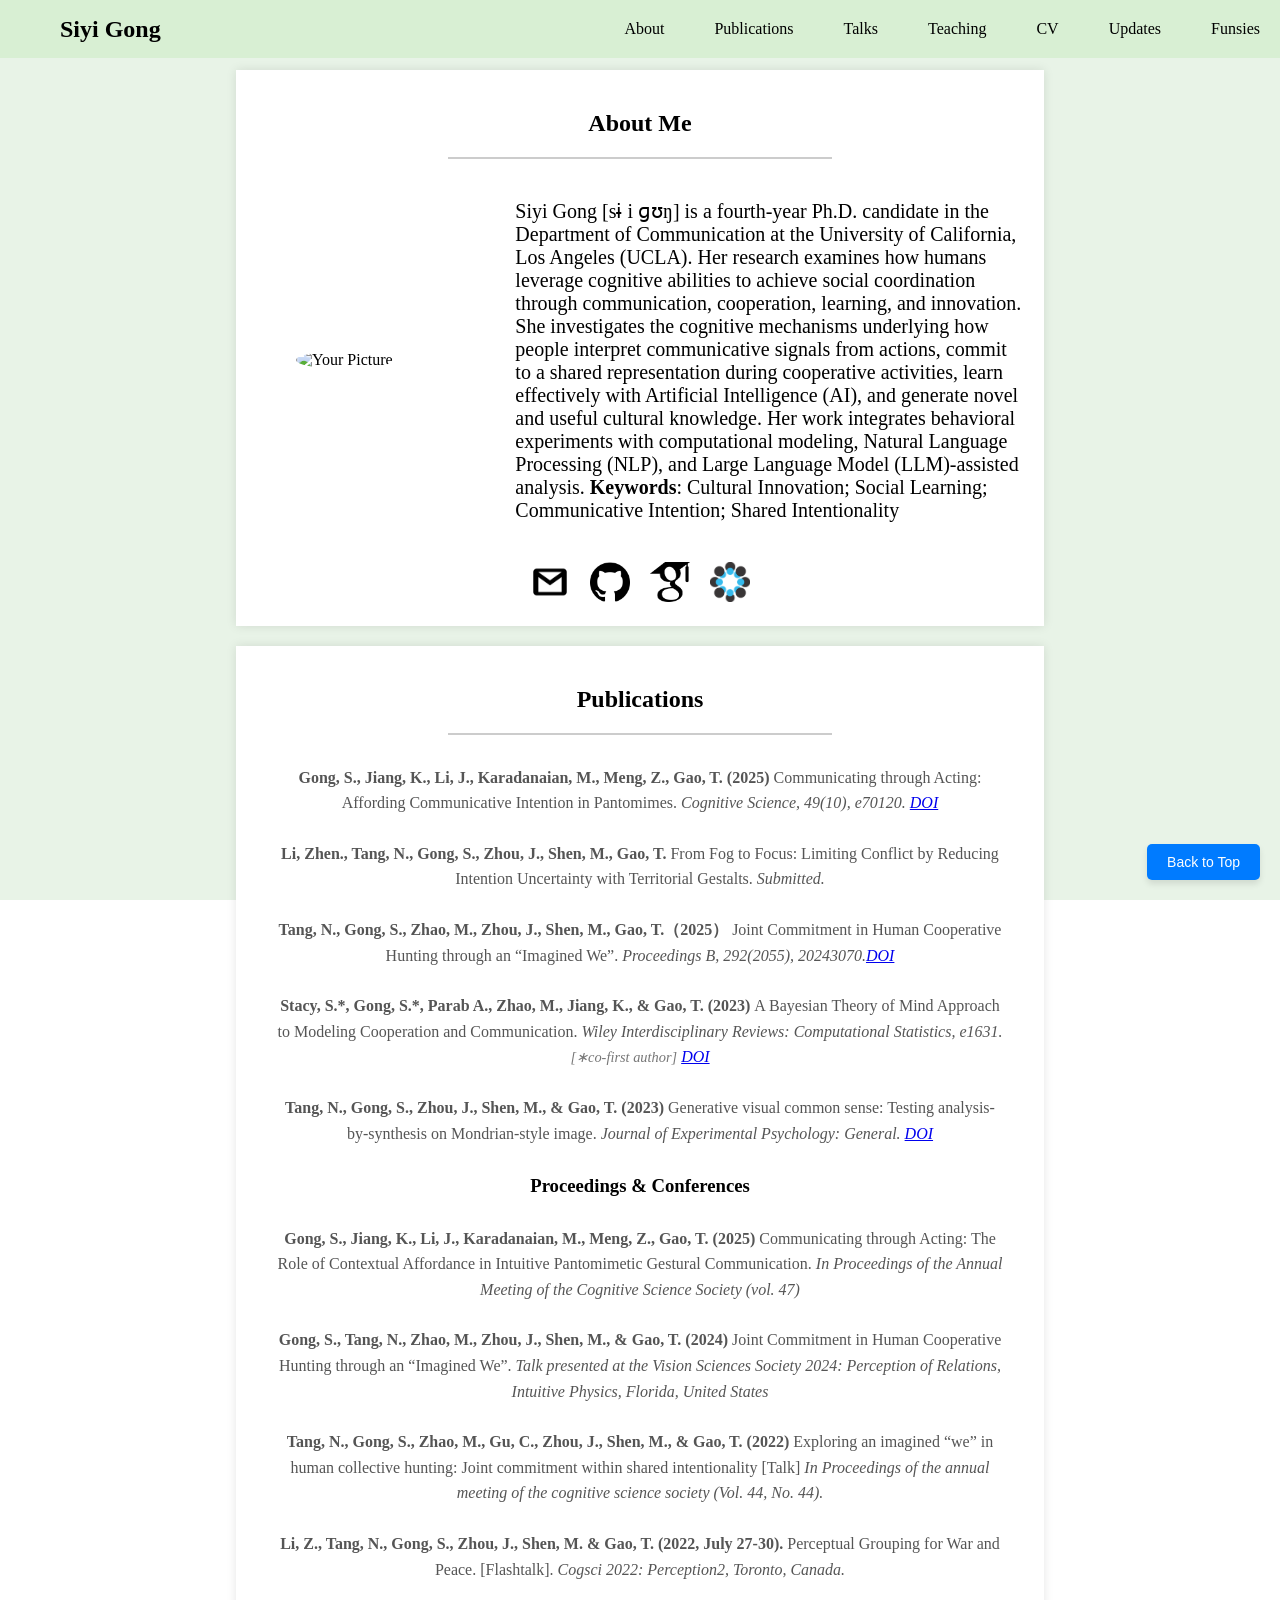
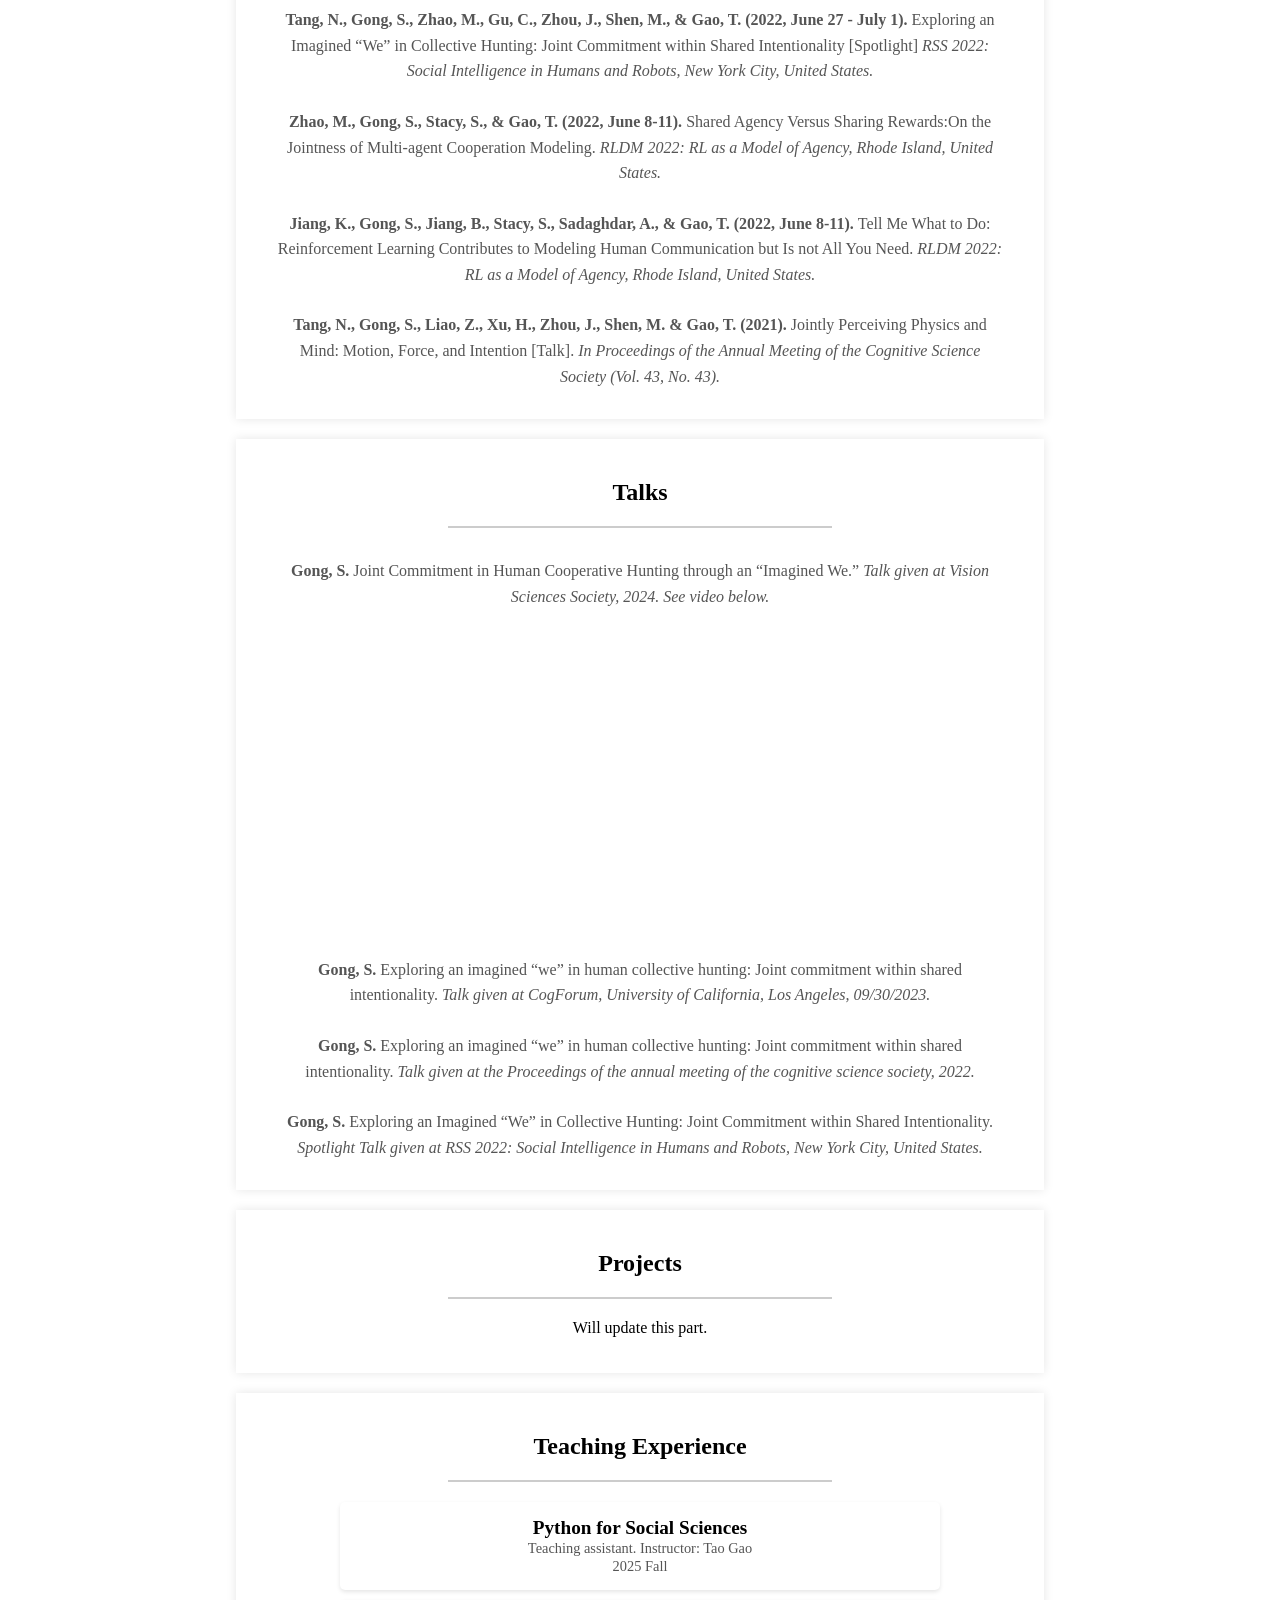
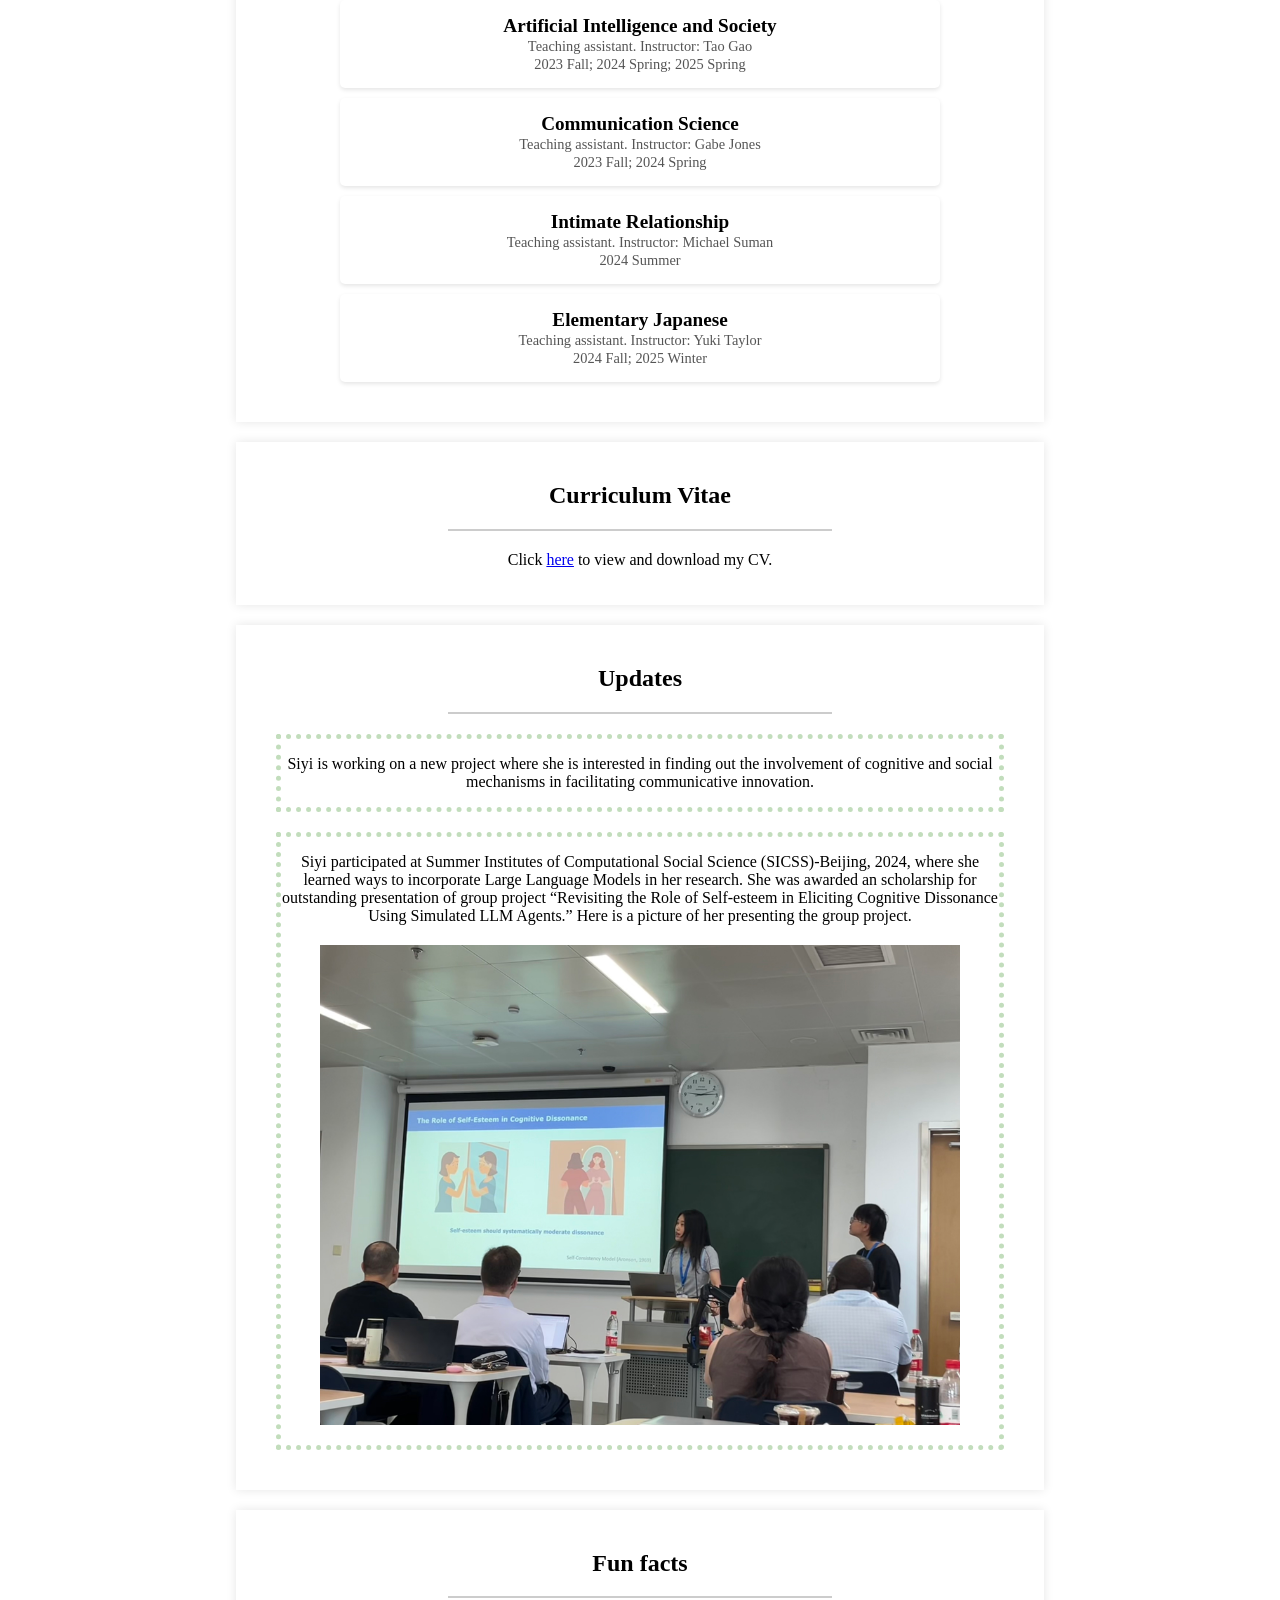
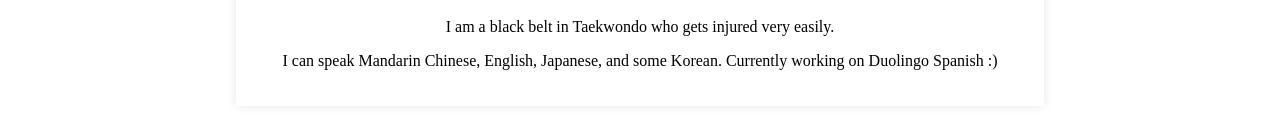
==== index.html @ caca7c7e "update website" ====
<!DOCTYPE html>
<html lang="en">
<head>
    <meta charset="UTF-8">
    <meta name="viewport" content="width=device-width, initial-scale=1.0">
    <title>Siyi Gong's WebPage</title>
    <link rel="stylesheet" href="style.css">
</head>
<body>
    
    <div class="page">
        <ul class="background">
            <li></li>
            <li></li>
            <li></li>
            <li></li>
            <li></li>
            <li></li>
         </ul>
        <nav>
            <div class="nav-left">
                Siyi Gong
            </div>
            <ul class="navbar">
                <li><a href="#about">About</a></li>
                <li><a href="#publication">Publications</a></li>
                <li><a href="#talk">Talks</a></li>
                <li><a href="#teaching">Teaching</a></li>
                <li><a href="#cv">CV</a></li>
                <li><a href="#updates">Updates</a></li>
                <li><a href="#funsies">Funsies</a></li>
            </ul>
        </nav>

        <div class="section" id = "about">
            <h2>About Me</h2>
            <hr class="divider">
            <div class="about-me-content">
                <div class="about-me-left">
                    <img src="statics/profile_image.JPG" alt="Your Picture" class="about-me-picture">
                </div>
                <div class="about-me-right">
                    <p>
                        Siyi Gong [s&#x0268; i &#x0261;&#x028A;&#x014B;] is a fourth-year Ph.D. candidate in the Department of Communication at the University of California, Los Angeles (UCLA). 
                        Her research examines how humans leverage cognitive abilities to achieve social coordination through communication, cooperation, learning, and innovation. 
                        She investigates the cognitive mechanisms underlying how people interpret communicative signals from actions, commit to a shared representation during cooperative activities, learn effectively with Artificial Intelligence (AI), and generate novel and useful cultural knowledge. 
                        Her work integrates behavioral experiments with computational modeling, Natural Language Processing (NLP), and Large Language Model (LLM)-assisted analysis.
                        <b>Keywords</b>: Cultural Innovation; Social Learning; Communicative Intention; Shared Intentionality
                    </p>
                </div>
            </div>
            <div class="about-me-icons">
                <a href="mailto:siyi.gong@ucla.edu"><img src="statics/email_icon.png" alt="Icon 1" class="icon"></a>
                <a href="https://github.com/SiyiGong" target="_blank"><img src="statics/github_icon.png" alt="Icon 2" class="icon"></a>
                <a href="https://scholar.google.com/citations?user=n8ZueRUAAAAJ&hl=en&oi=ao" target="_blank"><img src="statics/google-scholar_icon.png" alt="Icon 3" class="icon"></a>
                <a href="https://osf.io/v2qdg/" target="_blank"><img src="statics/osf_logo.png" alt="Icon 4" class="icon"></a>

            </div>
        </div>

        <div class="section" id= "publication">
            <h2>Publications</h2>
            <hr class="divider">
            <div class="publication-entry">
                <p class="authors">Gong, S., Jiang, K., Li, J., Karadanaian, M., Meng, Z., Gao, T. (2025)</p>
                <p class="title">Communicating through Acting: Affording Communicative Intention in Pantomimes.</p>
                <p class="journal">Cognitive Science, 49(10), e70120. <a href="https://doi.org/10.1111/cogs.70120">DOI</a> </p>
            </div>
            <div class="publication-entry">
                <p class="authors">Li, Zhen., Tang, N., Gong, S., Zhou, J., Shen, M., Gao, T. </p>
                <p class="title">From Fog to Focus: Limiting Conflict by Reducing Intention Uncertainty with Territorial Gestalts.</p>
                <p class="journal">Submitted.</p>
            </div>
            <div class="publication-entry">
                <p class="authors">Tang, N., Gong, S., Zhao, M., Zhou, J., Shen, M., Gao, T.（2025）</p>
                <p class="title">Joint Commitment in Human Cooperative Hunting through an “Imagined We”.</p>
                <p class="journal">Proceedings B, 292(2055), 20243070.<a href="https://doi.org/10.1098/rspb.2024.3070">DOI</a></p>
            </div>
            <div class="publication-entry">
                <p class="authors">Stacy, S.*, Gong, S.*, Parab A., Zhao, M., Jiang, K., & Gao, T. (2023)</p>
                <p class="title">A Bayesian Theory of Mind Approach to Modeling Cooperation and Communication. </p>
                <p class="journal">Wiley Interdisciplinary Reviews: Computational Statistics, e1631.  <span class="note">[∗co-first author]</span> <a href="https://doi.org/10.1002/wics.1631">DOI</a></p>
            </div>
            <div class="publication-entry">
                <p class="authors">Tang, N., Gong, S., Zhou, J., Shen, M., & Gao, T. (2023)</p>
                <p class="title">Generative visual common sense: Testing analysis-by-synthesis on Mondrian-style image. </p>
                <p class="journal">Journal of Experimental Psychology: General. <a href="https://doi.org/10.1037/xge0001413">DOI</a></p>
            </div>

            <h3>Proceedings & Conferences</h3>

            <div class="publication-entry">
                <p class="authors">Gong, S., Jiang, K., Li, J., Karadanaian, M., Meng, Z., Gao, T. (2025)</p>
                <p class="title">Communicating through Acting: The Role of Contextual Affordance in Intuitive Pantomimetic Gestural Communication. </p>
                <p class="journal">In Proceedings of the Annual Meeting of the Cognitive Science Society (vol. 47)</p>
            </div>

            <div class="publication-entry">
                <p class="authors">Gong, S., Tang, N., Zhao, M., Zhou, J., Shen, M., & Gao, T. (2024)</p>
                <p class="title">Joint Commitment in Human Cooperative Hunting through an “Imagined We”. </p>
                <p class="journal">Talk presented at the Vision Sciences Society 2024: Perception of Relations, Intuitive Physics, Florida, United States</p>
            </div>

            <div class="publication-entry">
                <p class="authors">Tang, N., Gong, S., Zhao, M., Gu, C., Zhou, J., Shen, M., & Gao, T. (2022)</p>
                <p class="title">Exploring an imagined “we” in human collective hunting: Joint commitment within shared intentionality [Talk] </p>
                <p class="journal"> In Proceedings of the annual meeting of the cognitive science society (Vol. 44, No. 44). 
                </p>
            </div>

            <div class="publication-entry">
                <p class="authors">Li, Z., Tang, N., Gong, S., Zhou, J., Shen, M. & Gao, T. (2022, July 27-30).</p>
                <p class="title">Perceptual Grouping for War and Peace. [Flashtalk].</p>
                <p class="journal"> Cogsci 2022: Perception2, Toronto, Canada. 
                </p>
            </div>

            <div class="publication-entry">
                <p class="authors">Tang, N., Gong, S., Zhao, M., Gu, C., Zhou, J., Shen, M., & Gao, T. (2022, June 27 - July 1).</p>
                <p class="title">Exploring an Imagined “We” in Collective Hunting: Joint Commitment within Shared Intentionality [Spotlight]</p>
                <p class="journal"> RSS 2022: Social Intelligence in Humans and Robots, New York City, United States.</p>
            </div>

            <div class="publication-entry">
                <p class="authors">Zhao, M., Gong, S., Stacy, S., & Gao, T. (2022, June 8-11).</p>
                <p class="title">Shared Agency Versus Sharing Rewards:On the Jointness of Multi-agent Cooperation Modeling. </p>
                <p class="journal"> RLDM 2022: RL as a Model of Agency, Rhode Island, United States.
                </p>
            </div>

            <div class="publication-entry">
                <p class="authors">Jiang, K., Gong, S., Jiang, B., Stacy, S., Sadaghdar, A., & Gao, T. (2022, June 8-11).</p>
                <p class="title">Tell Me What to Do: Reinforcement Learning Contributes to Modeling Human Communication but Is not All You Need. </p>
                <p class="journal"> RLDM 2022: RL as a Model of Agency, Rhode Island, United States.
                </p>
            </div>

            <div class="publication-entry">
                <p class="authors">Tang, N., Gong, S., Liao, Z., Xu, H., Zhou, J., Shen, M. & Gao, T. (2021).</p>
                <p class="title">Jointly Perceiving Physics and Mind: Motion, Force, and Intention [Talk].</p>
                <p class="journal"> In Proceedings of the Annual Meeting of the Cognitive Science Society (Vol. 43, No. 43).</p>
            </div>
        </div>

        <div class="section" id = "talk">
            <h2>Talks</h2>
            <hr class="divider">
            <div class="publication-entry">
                <p class="authors">Gong, S.</p>
                <p class="title">Joint Commitment in Human Cooperative Hunting through an “Imagined We.” </p>
                <p class="journal"> Talk given at Vision Sciences Society, 2024. See video below.</p>
                <iframe 
                    width="560" 
                    height="315" 
                    src="https://www.youtube.com/embed/3qd4RT5NRC4" 
                    title="YouTube video player" 
                    frameborder="0" 
                    allow="accelerometer; autoplay; clipboard-write; encrypted-media; gyroscope; picture-in-picture" 
                    allowfullscreen>
                </iframe>
                
            </div>

            <div class="publication-entry">
                <p class="authors">Gong, S.</p>
                <p class="title">Exploring an imagined “we” in human collective hunting: Joint commitment within shared intentionality. </p>
                <p class="journal"> Talk given at CogForum, University of California, Los Angeles, 09/30/2023. 
                </p>
            </div>

            <div class="publication-entry">
                <p class="authors">Gong, S.</p>
                <p class="title">Exploring an imagined “we” in human collective hunting: Joint commitment within shared intentionality. </p>
                <p class="journal">Talk given at the Proceedings of the annual meeting of the cognitive science society, 2022. 
                </p>
            </div>

            <div class="publication-entry">
                <p class="authors">Gong, S.</p>
                <p class="title">Exploring an Imagined “We” in Collective Hunting: Joint Commitment within Shared Intentionality.</p>
                <p class="journal">Spotlight Talk given at RSS 2022: Social Intelligence in Humans and Robots, New York City, United States.</p>
            </div>
            
        </div>

        <div class="section" id = "project">
            <h2>Projects</h2>
            <hr class="divider">
            <p>Will update this part.</p>
        </div>

        <div class="section" id = "teaching">
            <h2>Teaching Experience</h2>
            <hr class="divider">
            <ul class="experience-list">
                <li class="experience-item">
                  <span class="class-name">Python for Social Sciences</span>
                  <br>
                  <span class="class-time">Teaching assistant. Instructor: Tao Gao</span>
                  <br>
                  <span class="class-time">2025 Fall</span>
                </li>
                <li class="experience-item">
                  <span class="class-name">Artificial Intelligence and Society</span>
                  <br>
                  <span class="class-time">Teaching assistant. Instructor: Tao Gao</span>
                  <br>
                  <span class="class-time">2023 Fall; 2024 Spring; 2025 Spring</span>
                </li>
                <li class="experience-item">
                  <span class="class-name">Communication Science</span>
                  <br>
                  <span class="class-time">Teaching assistant. Instructor: Gabe Jones</span>
                  <br>
                  <span class="class-time">2023 Fall; 2024 Spring</span>
                </li>
                <li class="experience-item">
                  <span class="class-name">Intimate Relationship</span>
                  <br>
                  <span class="class-time">Teaching assistant. Instructor: Michael Suman</span>
                  <br>
                  <span class="class-time">2024 Summer</span>
                </li>
                <li class="experience-item">
                    <span class="class-name">Elementary Japanese</span>
                    <br>
                    <span class="class-time">Teaching assistant. Instructor: Yuki Taylor</span>
                    <br>
                    <span class="class-time">2024 Fall; 2025 Winter</span>
                  </li>
              </ul>
        </div>

        <div class="section" id = "cv">
            <h2>Curriculum Vitae</h2>
            <hr class="divider">
        <p>Click <a href="statics/CV.pdf" target="_blank" class="download-btn">here</a> to view and download my CV.</p>
        
        </div>

        <div class="section" id = "updates">
            <h2>Updates</h2>
            <hr class="divider">
            <div class="paragraph">
                <p> Siyi is working on a new project where she is interested in finding out the involvement of cognitive and social mechanisms in facilitating communicative innovation.</p>
            </div>
            
            <div class="paragraph">
                <p> Siyi participated at Summer Institutes of Computational Social Science (SICSS)-Beijing, 2024, 
                    where she learned ways to incorporate Large Language Models in her research. 
                    She was awarded an scholarship for outstanding presentation of group project 
                    “Revisiting the Role of Self-esteem in Eliciting Cognitive Dissonance Using Simulated LLM Agents.”
                    Here is a picture of her presenting the group project.
                </p>
                <img src="statics/sicss_photo.JPG" alt="Your Picture" class="picture">
            </div>
            
            
        </div>

        <div class="section" id = "funsies">
            <h2>Fun facts</h2>
            <hr class="divider">
            <p>I am a black belt in Taekwondo who gets injured very easily.</p>
            <p>I can speak Mandarin Chinese, English, Japanese, and some Korean. Currently working on Duolingo Spanish :)</p>

        </div>
    </div>
    <button id="back-to-top" onclick="scrollToTop()">Back to Top</button>
    <script src="script.js"></script>
</body>
</html>
---- style.css ----
body {
    font-family:'Times New Roman', Times, serif;
    margin: 0;
    padding: 0;
}

.page{
    /* background-color: #f7fbf2; */
    width: 100vw;
    top:0px;
    position:absolute;
}

nav {
    background-color: #D8EFD3;
    display: flex;
    align-items: center;
    padding: 10px;
    justify-content: space-between;
    position:fixed;
    z-index: 10;
    width: 100vw;
    top:0px;
}

.nav-left {
    color: black;
    font-size: 24px;
    font-weight: bold;
    padding-left: 50px
}

.navbar {
    list-style-type: none;
    margin: 0;
    padding: 0;
    display: flex;
    justify-content: flex-end;
}

.navbar li {
    margin-left: 10px;
    margin-right:20px;
}

.navbar a {
    text-decoration: none;
    color: black;
    padding: 10px;
    display: block;
}

.navbar a:hover {
    background-color: #c2ddbc;
}

.section {
    background-color: white;
    width: 60%;
    padding: 20px;
    box-shadow: 0 0 10px rgba(0, 0, 0, 0.1);
    text-align: center;
    position: relative;
    left: 50%;
    transform: translate(-50%);
    margin-top:20px;
    margin-bottom:10px;
}

#about{
    margin-top:70px;
}

.divider {
    width: 50%;
    margin: 0 auto;
    border: 0;
    border-top: 2px solid #ccc;
    margin-bottom: 20px;
}

.about-me-content {
    display: flex;
    justify-content: space-between;
    align-items: center;
    margin-bottom: 20px;
}

.about-me-left {
    flex: 1;
    text-align: left;
}

.about-me-picture {
    width: 100%;
    height: auto;
    max-width: 200px;
    border-radius: 50%;
    margin-left: 40px;
}

.about-me-right {
    flex: 2;
    padding-left:5px;
    text-align: left;
}

.about-me-right p{
    font-size: 20px;
}

.about-me-icons {
    display: flex;
    justify-content: center;
    gap: 20px;
}

.icon {
    width: 40px;
    height: 40px;
    transition: transform 0.3s ease;
}

.icon:hover {
    transform: scale(1.1);
}

.publication-entry {
    background-color: #fff;
    padding: 10px 20px;
    border-radius: 8px;
    margin-top:5px;
    /* box-shadow: 0 0 10px rgba(0, 0, 0, 0.1); */
    font-size: 1em;
    /* color: #333; */
    line-height: 1.6;
    font-size:16px;
}

.publication-entry p {
    margin: 5px 0;
    line-height: 1.6;
    color: #555;
    display:inline;
}

.publication-entry .authors {
    font-weight: bold;
}

.publication-entry .journal {
    font-style: italic;
}

.publication-entry .note {
    font-size: 0.9em;
    color: #777;
}

.experience-list {
    margin: 20px auto;
    padding: 0;
    max-width: 600px;
    list-style: none;
  }
  
  .experience-item {
    background: #fff;
    margin: 10px 0;
    padding: 15px;
    border-radius: 5px;
    box-shadow: 0 2px 4px rgba(0, 0, 0, 0.1);
  }
  
  .class-name {
    font-size: 1.2em;
    font-weight: bold;
  }
  
  .class-time {
    font-size: 0.9em;
    color: #555;
  }

  /* Back to Top Button Styles */
#back-to-top {
    position: fixed; /* Stays in the same position relative to the viewport */
    bottom: 20px; /* Distance from the bottom of the viewport */
    right: 20px; /* Distance from the right of the viewport */
    padding: 10px 20px;
    background-color: #007BFF;
    color: white;
    border: none;
    border-radius: 5px;
    cursor: pointer;
    font-size: 14px;
    box-shadow: 0 4px 6px rgba(0, 0, 0, 0.1);
    display: block; /* Always visible */
    z-index: 1000; /* Ensures the button appears above other content */
  }
  
  #back-to-top:hover {
    background-color: #0056b3;
  }


  @keyframes cube {
    from {
        transform: scale(0) rotate(0deg) translate(-50%, -50%);
        opacity: 1;
    }
    to {
        transform: scale(20) rotate(960deg) translate(-50%, -50%);
        opacity: 0;
    }
}

.background {
    position: fixed;
    width: 100vw;
    height: 100vh;
    top: 0;
    left: 0;
    margin: 0;
    padding: 0;
    background: #e8f3e7;
    overflow: hidden;
}
.background li {
    position: absolute;
    top: 80vh;
    left: 45vw;
    width: 10px;
    height: 10px;
    border: solid 1px #d0dacf;
    color: transparent;
    transform-origin: top left;
    transform: scale(0) rotate(0deg) translate(-50%, -50%);
    animation: cube 7s ease-in forwards infinite;
}
undefined
.background li:nth-child(0) {
    animation-delay: 0s;
    left: 80vw;
    top: 24vh;
    border-color: #fffffe;
}

.background li:nth-child(1) {
    animation-delay: 2s;
    left: 22vw;
    top: 8vh;
    border-color: #fffffe;
}

.background li:nth-child(2) {
    animation-delay: 4s;
    left: 97vw;
    top: 92vh;
    border-color: #fffffe;
}

.background li:nth-child(3) {
    animation-delay: 6s;
    left: 64vw;
    top: 56vh;
}

.background li:nth-child(4) {
    animation-delay: 8s;
    left: 8vw;
    top: 76vh;
    border-color: #fffffe;
}

.background li:nth-child(5) {
    animation-delay: 10s;
    left: 37vw;
    top: 34vh;
}

video {
    display: block;
    margin: 20px auto;
}

.picture{
    width:640px;
    display:block;
    margin:20px auto;
}

.paragraph{
    margin:20px;
    border:5px;
    border-color: #c2ddbc;
    border-style: dotted;
}
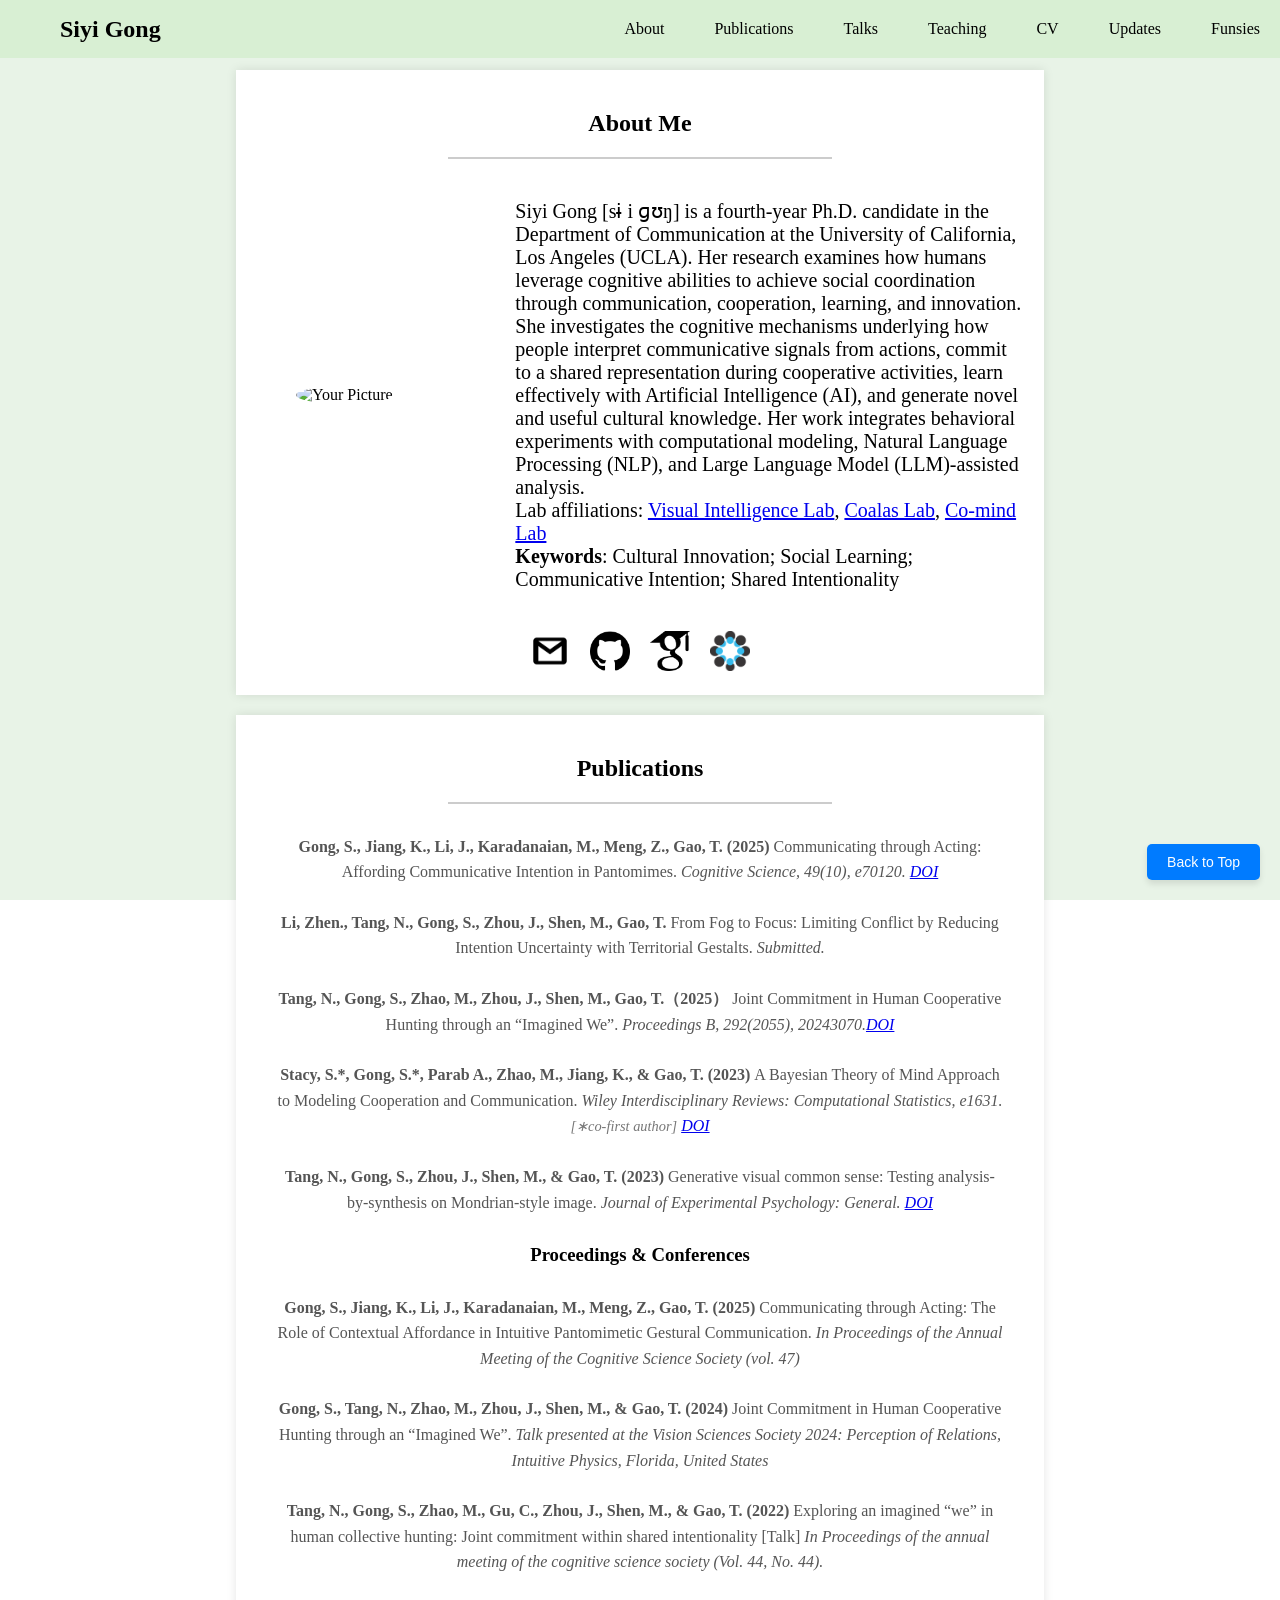
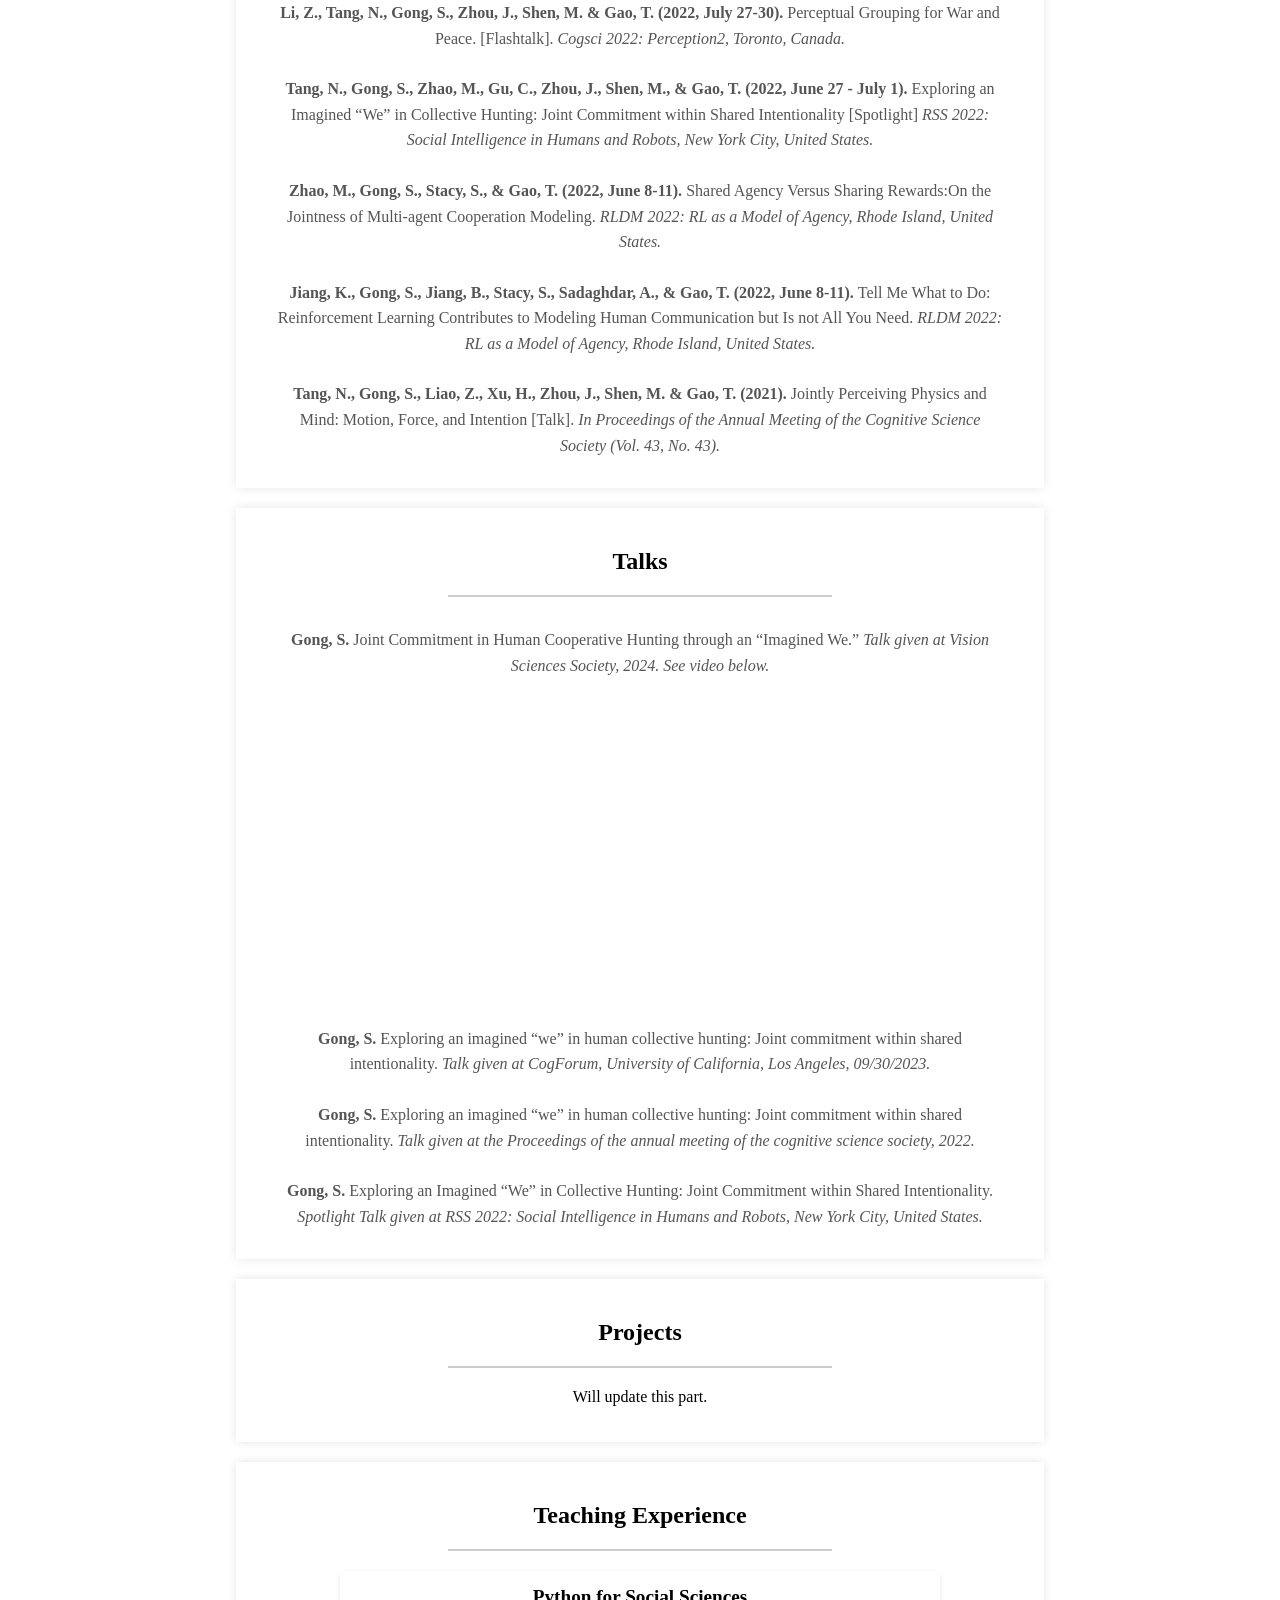
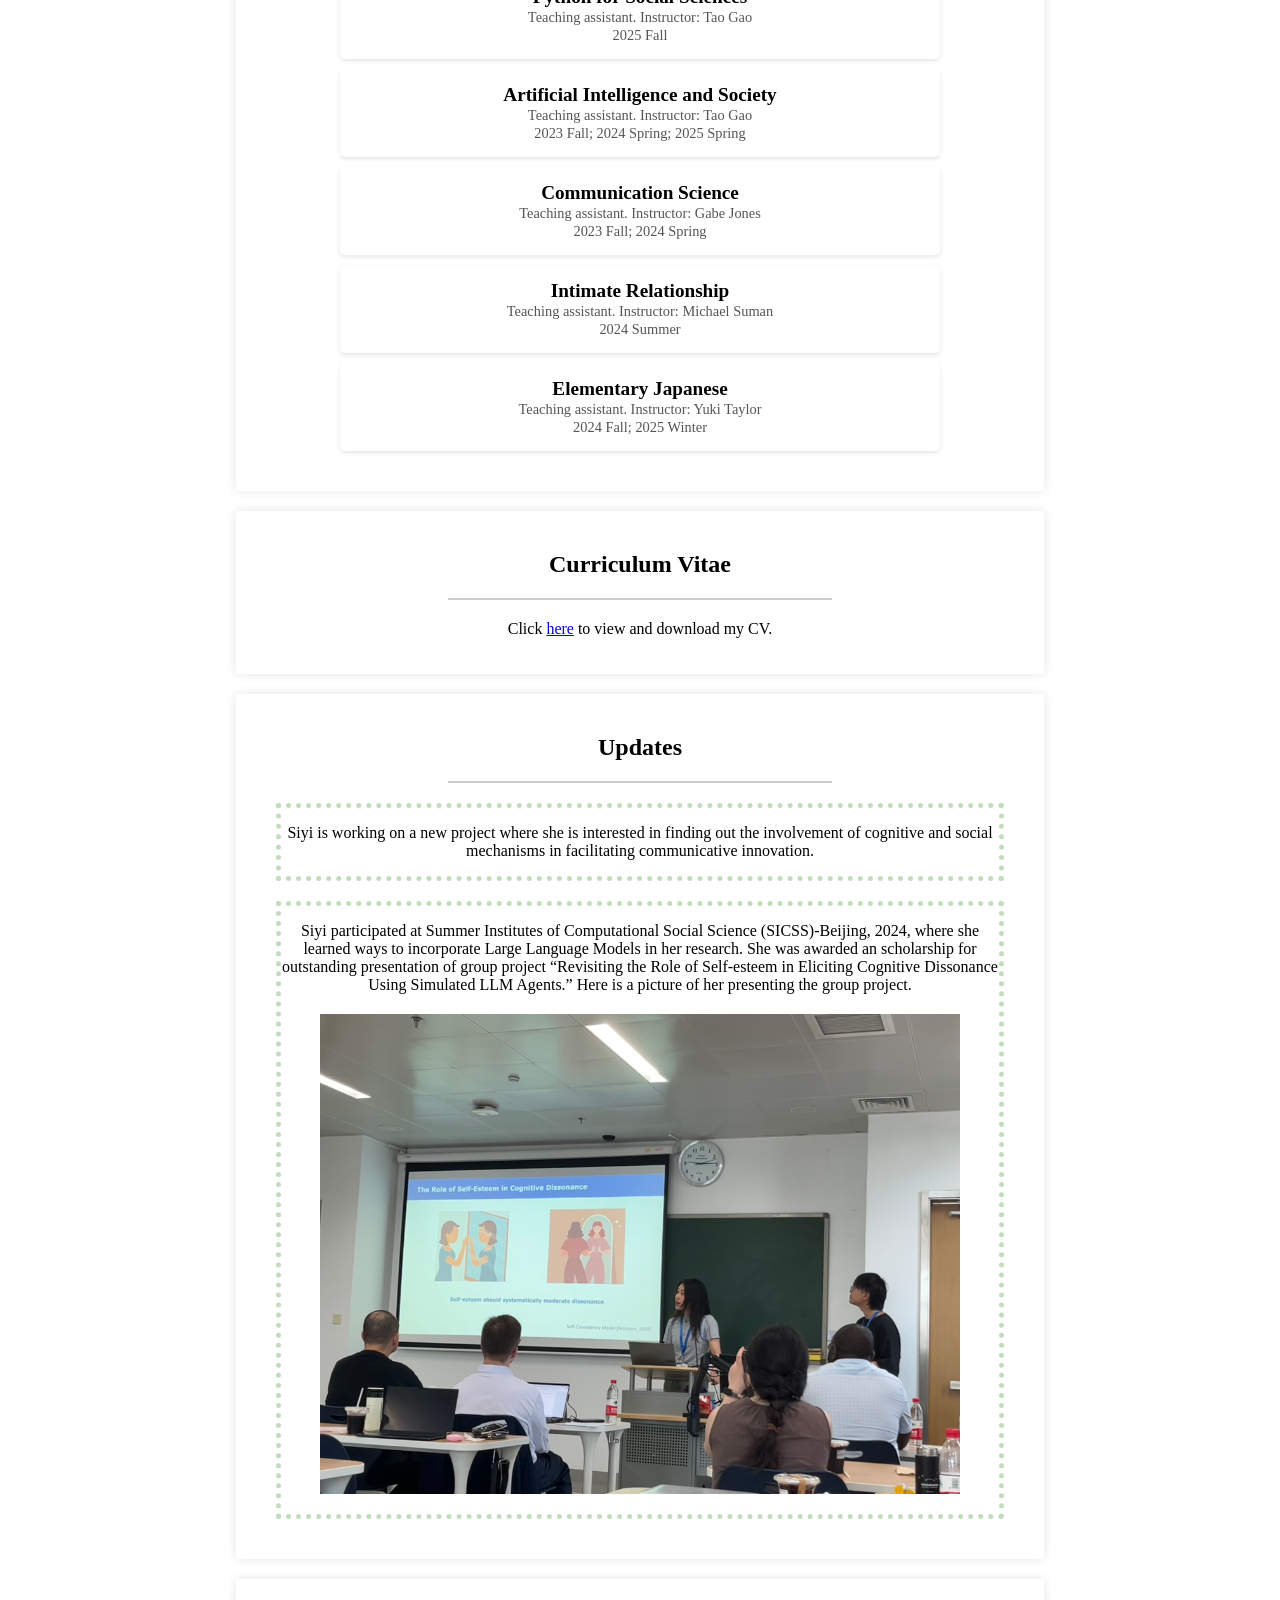
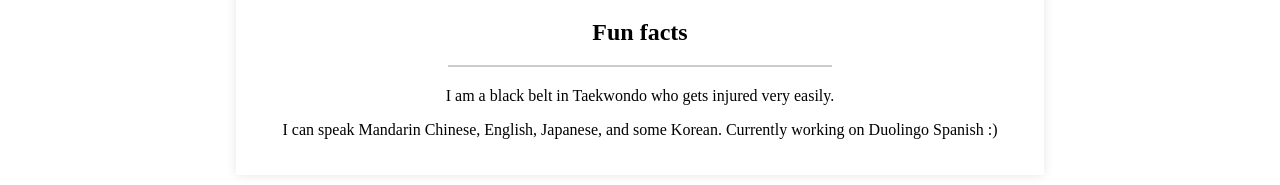
==== commit 9a869fb8: "update index" ====
--- a/index.html
+++ b/index.html
@@ -45,6 +45,11 @@
                         Her research examines how humans leverage cognitive abilities to achieve social coordination through communication, cooperation, learning, and innovation. 
                         She investigates the cognitive mechanisms underlying how people interpret communicative signals from actions, commit to a shared representation during cooperative activities, learn effectively with Artificial Intelligence (AI), and generate novel and useful cultural knowledge. 
                         Her work integrates behavioral experiments with computational modeling, Natural Language Processing (NLP), and Large Language Model (LLM)-assisted analysis.
+                        <br>
+                        Lab affiliations: <a href="http://www.stat.ucla.edu/~taogao/index.html" target="_blank">Visual Intelligence Lab</a>, 
+                        <a href="https://www.coalas-lab.com/" target="_blank">Coalas Lab</a>, 
+                        <a href="https://co-mind.org/" target="_blank">Co-mind Lab</a>
+                        <br>
                         <b>Keywords</b>: Cultural Innovation; Social Learning; Communicative Intention; Shared Intentionality
                     </p>
                 </div>
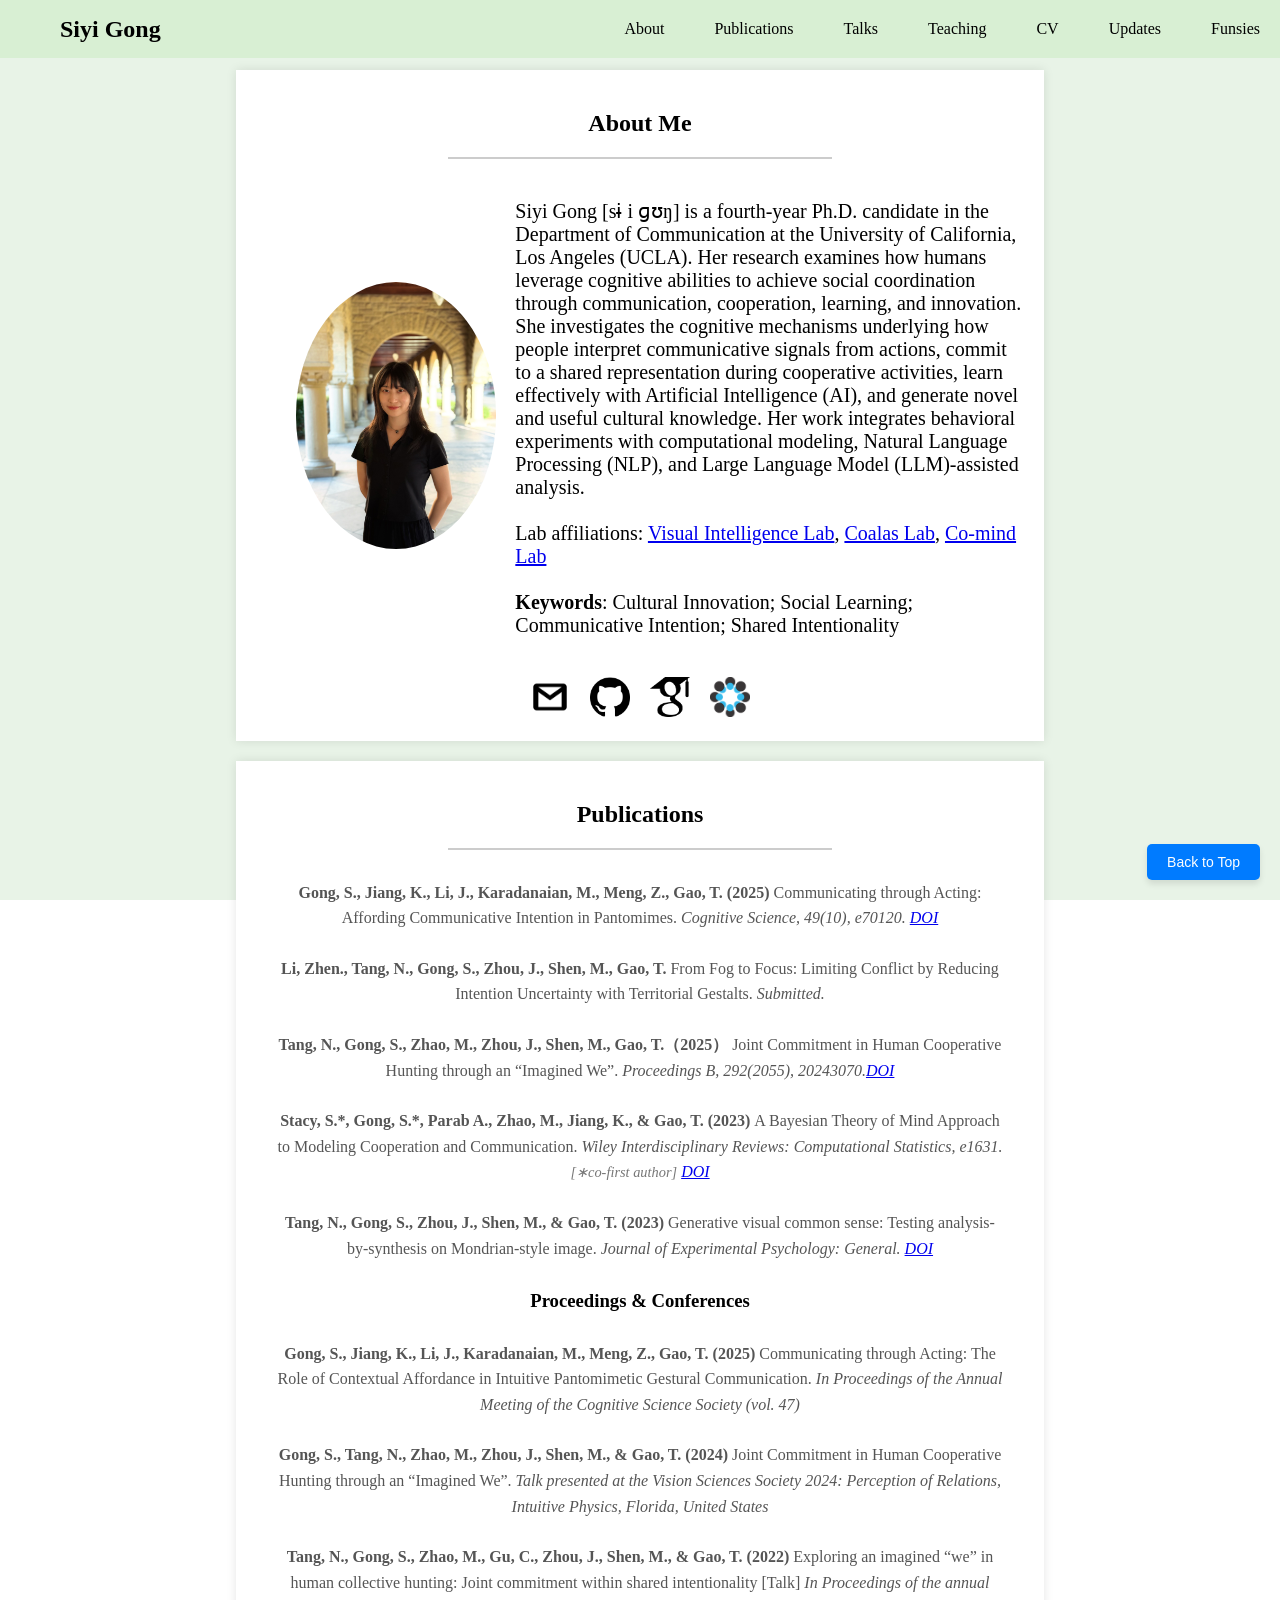
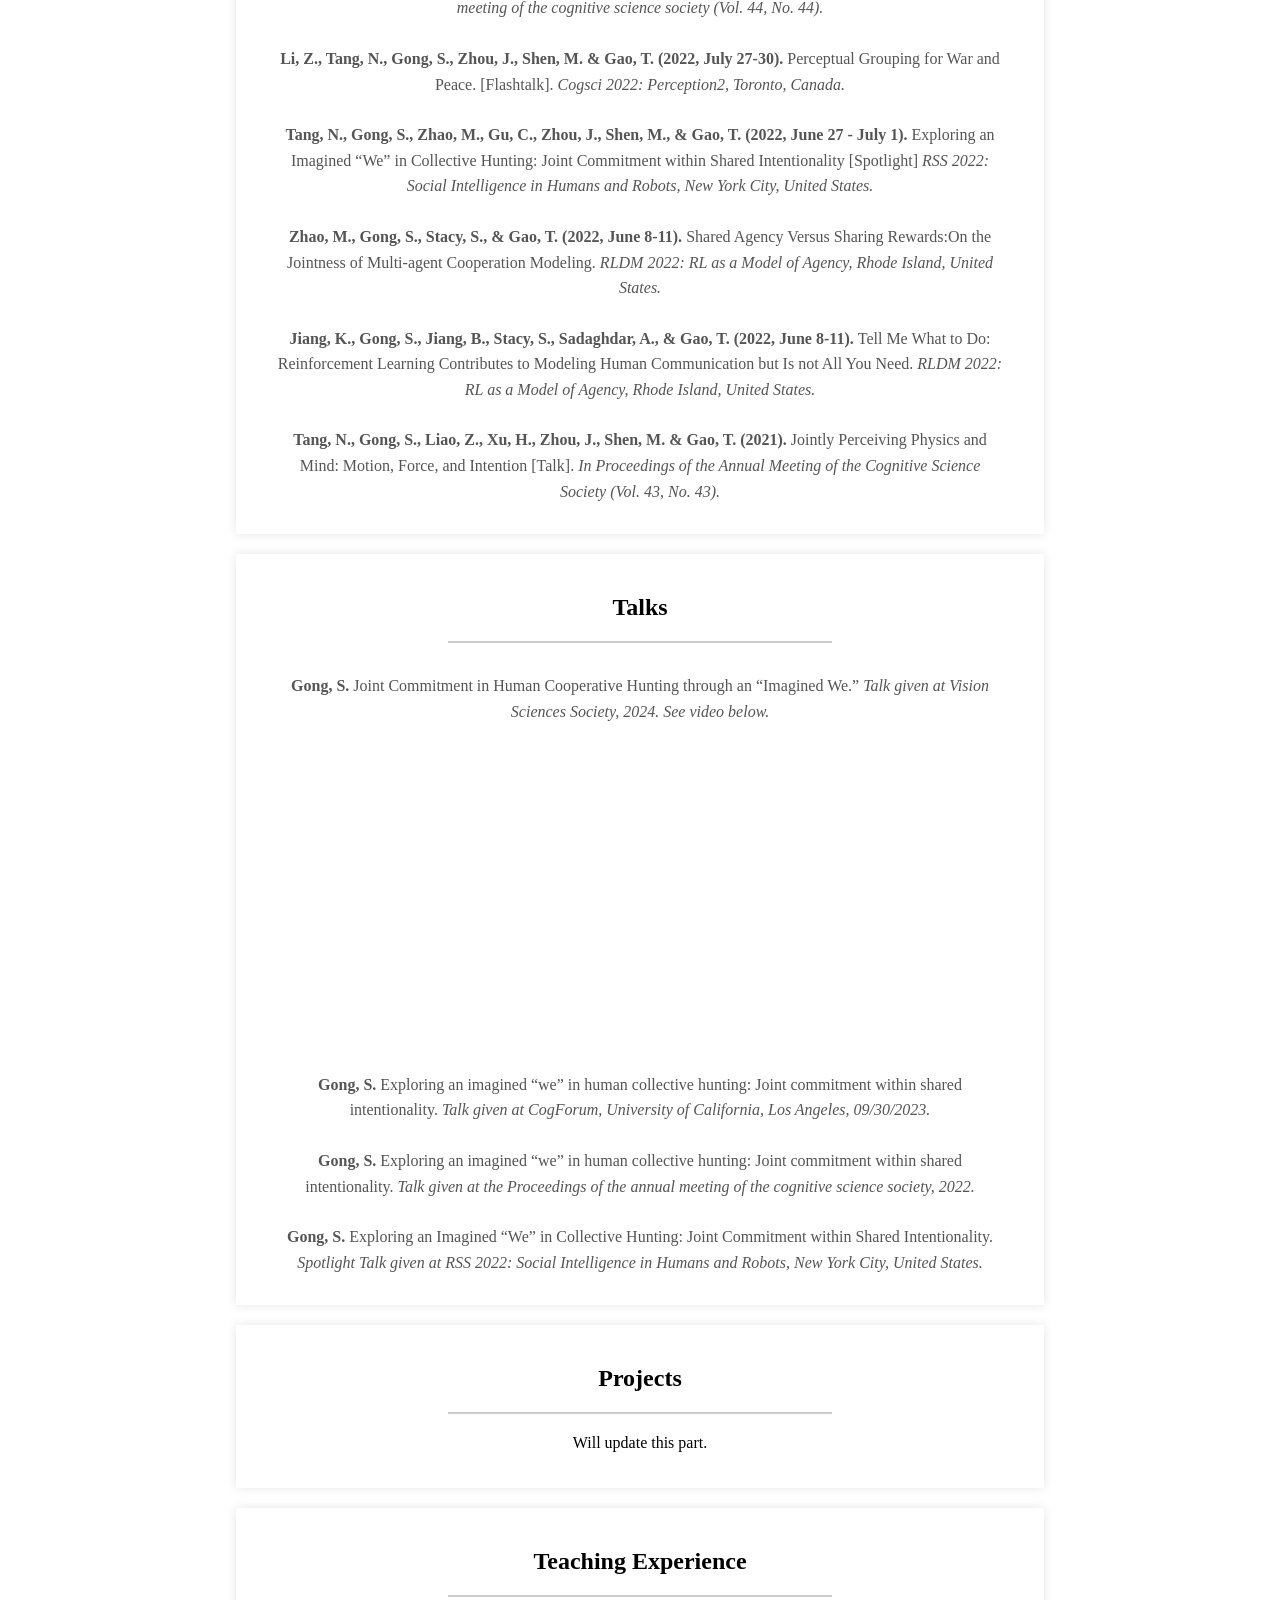
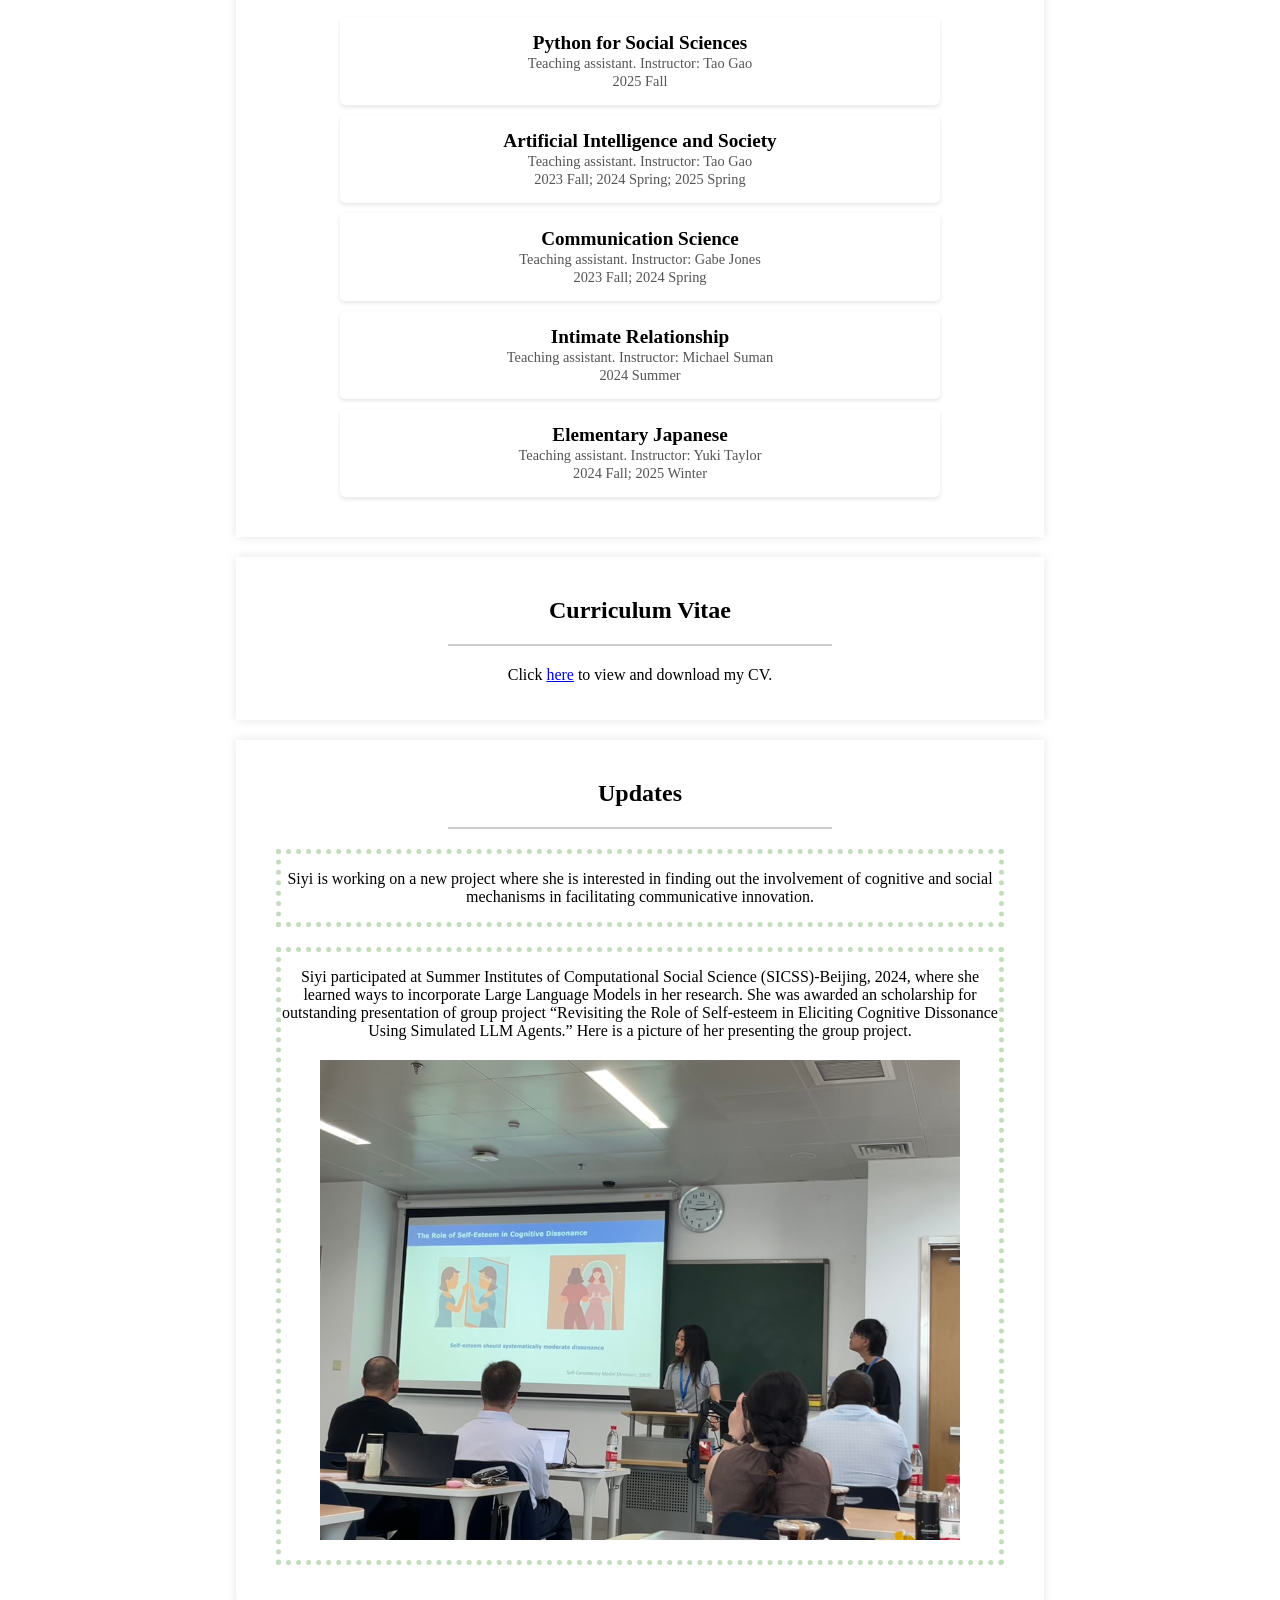
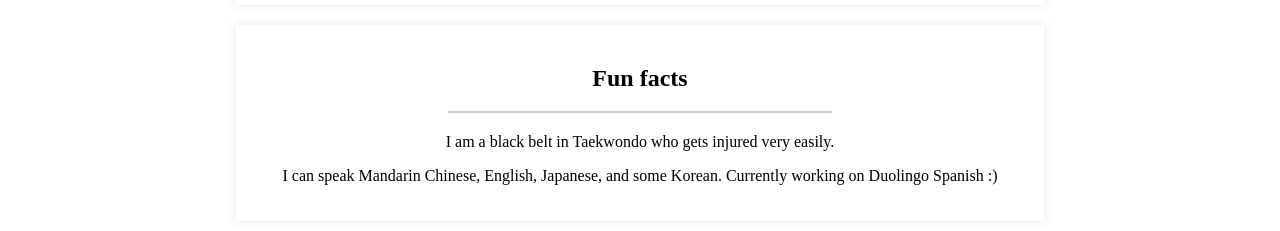
==== commit 4dafd508: "update images and index" ====
--- a/index.html
+++ b/index.html
@@ -45,20 +45,20 @@
                         Her research examines how humans leverage cognitive abilities to achieve social coordination through communication, cooperation, learning, and innovation. 
                         She investigates the cognitive mechanisms underlying how people interpret communicative signals from actions, commit to a shared representation during cooperative activities, learn effectively with Artificial Intelligence (AI), and generate novel and useful cultural knowledge. 
                         Her work integrates behavioral experiments with computational modeling, Natural Language Processing (NLP), and Large Language Model (LLM)-assisted analysis.
-                        <br>
+                        <br><br>
                         Lab affiliations: <a href="http://www.stat.ucla.edu/~taogao/index.html" target="_blank">Visual Intelligence Lab</a>, 
                         <a href="https://www.coalas-lab.com/" target="_blank">Coalas Lab</a>, 
                         <a href="https://co-mind.org/" target="_blank">Co-mind Lab</a>
-                        <br>
+                        <br><br>
                         <b>Keywords</b>: Cultural Innovation; Social Learning; Communicative Intention; Shared Intentionality
                     </p>
                 </div>
             </div>
             <div class="about-me-icons">
-                <a href="mailto:siyi.gong@ucla.edu"><img src="statics/email_icon.png" alt="Icon 1" class="icon"></a>
-                <a href="https://github.com/SiyiGong" target="_blank"><img src="statics/github_icon.png" alt="Icon 2" class="icon"></a>
-                <a href="https://scholar.google.com/citations?user=n8ZueRUAAAAJ&hl=en&oi=ao" target="_blank"><img src="statics/google-scholar_icon.png" alt="Icon 3" class="icon"></a>
-                <a href="https://osf.io/v2qdg/" target="_blank"><img src="statics/osf_logo.png" alt="Icon 4" class="icon"></a>
+                <a href="mailto:siyi.gong@ucla.edu"><img src="statics/logo/email_icon.png" alt="Icon 1" class="icon"></a>
+                <a href="https://github.com/SiyiGong" target="_blank"><img src="statics/logo/github_icon.png" alt="Icon 2" class="icon"></a>
+                <a href="https://scholar.google.com/citations?user=n8ZueRUAAAAJ&hl=en&oi=ao" target="_blank"><img src="statics/logo/google-scholar_icon.png" alt="Icon 3" class="icon"></a>
+                <a href="https://osf.io/v2qdg/" target="_blank"><img src="statics/logo/osf_logo.png" alt="Icon 4" class="icon"></a>
 
             </div>
         </div>
@@ -239,7 +239,7 @@
         <div class="section" id = "cv">
             <h2>Curriculum Vitae</h2>
             <hr class="divider">
-        <p>Click <a href="statics/CV.pdf" target="_blank" class="download-btn">here</a> to view and download my CV.</p>
+        <p>Click <a href="statics/CV/CV.pdf" target="_blank" class="download-btn">here</a> to view and download my CV.</p>
         
         </div>
 
@@ -257,7 +257,7 @@
                     “Revisiting the Role of Self-esteem in Eliciting Cognitive Dissonance Using Simulated LLM Agents.”
                     Here is a picture of her presenting the group project.
                 </p>
-                <img src="statics/sicss_photo.JPG" alt="Your Picture" class="picture">
+                <img src="statics/updates/sicss_photo.JPG" alt="Photo at sicss" class="picture">
             </div>
             
             
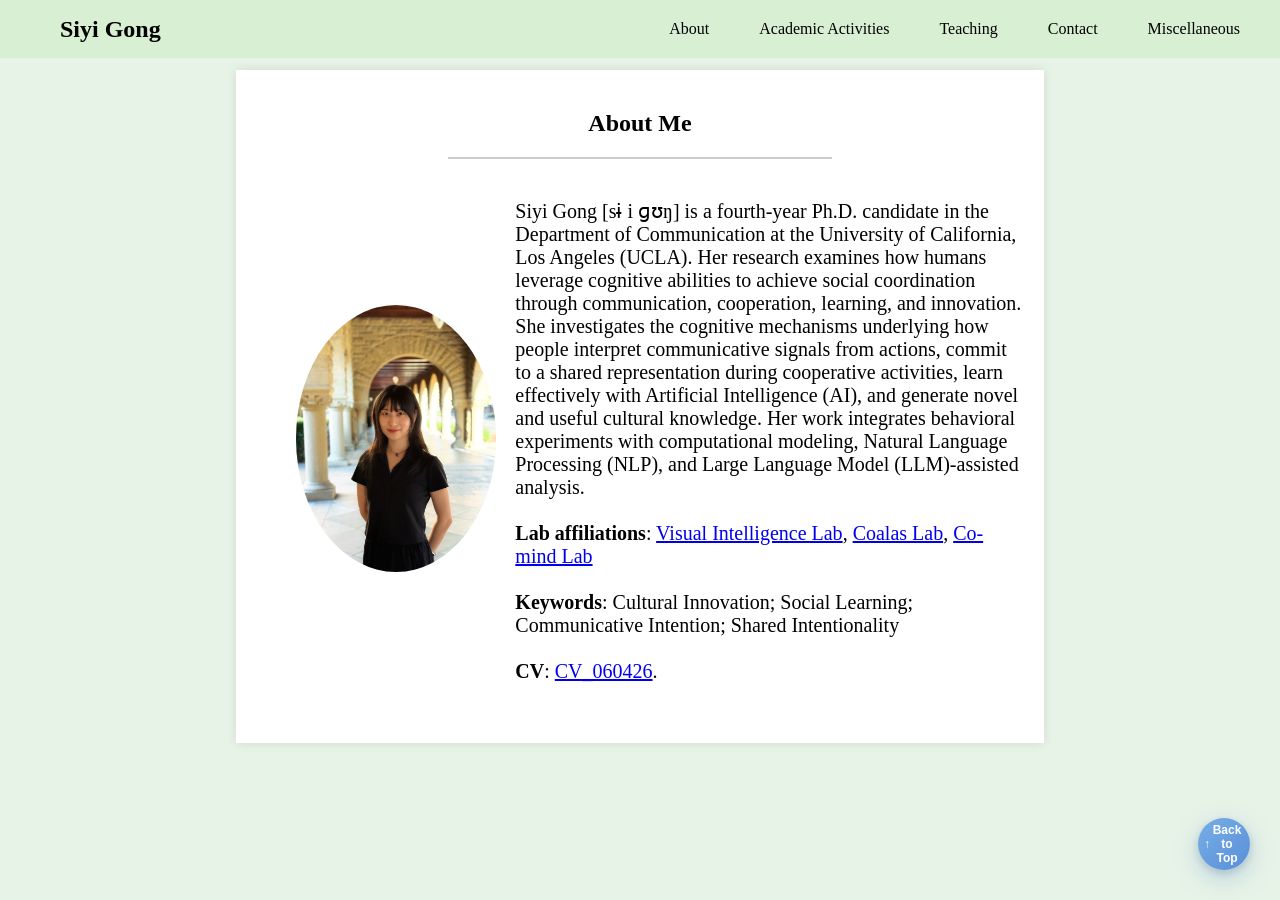
==== commit 501ed31c: "major update" ====
--- a/index.html
+++ b/index.html
@@ -4,40 +4,22 @@
     <meta charset="UTF-8">
     <meta name="viewport" content="width=device-width, initial-scale=1.0">
     <title>Siyi Gong's WebPage</title>
-    <link rel="stylesheet" href="style.css">
+    <link rel="stylesheet" href="statics/style.css">
 </head>
 <body>
     
     <div class="page">
-        <ul class="background">
-            <li></li>
-            <li></li>
-            <li></li>
-            <li></li>
-            <li></li>
-            <li></li>
-         </ul>
-        <nav>
-            <div class="nav-left">
-                Siyi Gong
-            </div>
-            <ul class="navbar">
-                <li><a href="#about">About</a></li>
-                <li><a href="#publication">Publications</a></li>
-                <li><a href="#talk">Talks</a></li>
-                <li><a href="#teaching">Teaching</a></li>
-                <li><a href="#cv">CV</a></li>
-                <li><a href="#updates">Updates</a></li>
-                <li><a href="#funsies">Funsies</a></li>
-            </ul>
-        </nav>
+
+        <div id="navbar-container"></div>
 
         <div class="section" id = "about">
             <h2>About Me</h2>
             <hr class="divider">
             <div class="about-me-content">
                 <div class="about-me-left">
-                    <img src="statics/profile_image.JPG" alt="Your Picture" class="about-me-picture">
+                    <img src="statics/profile_image.JPG" 
+                    alt="Profile photo of a smiling woman with straight black hair and bangs, wearing a black outfit and standing in a well-lit corridor."
+                    class="about-me-picture">
                 </div>
                 <div class="about-me-right">
                     <p>
@@ -46,232 +28,22 @@
                         She investigates the cognitive mechanisms underlying how people interpret communicative signals from actions, commit to a shared representation during cooperative activities, learn effectively with Artificial Intelligence (AI), and generate novel and useful cultural knowledge. 
                         Her work integrates behavioral experiments with computational modeling, Natural Language Processing (NLP), and Large Language Model (LLM)-assisted analysis.
                         <br><br>
-                        Lab affiliations: <a href="http://www.stat.ucla.edu/~taogao/index.html" target="_blank">Visual Intelligence Lab</a>, 
+                        <b>Lab affiliations</b>: <a href="http://www.stat.ucla.edu/~taogao/index.html" target="_blank">Visual Intelligence Lab</a>, 
                         <a href="https://www.coalas-lab.com/" target="_blank">Coalas Lab</a>, 
                         <a href="https://co-mind.org/" target="_blank">Co-mind Lab</a>
                         <br><br>
                         <b>Keywords</b>: Cultural Innovation; Social Learning; Communicative Intention; Shared Intentionality
+                        <br><br>
+                        <b>CV</b>: <a href="statics/CV/CV_060426.pdf" target="_blank" class="download-btn">CV_060426</a>.
                     </p>
                 </div>
             </div>
-            <div class="about-me-icons">
-                <a href="mailto:siyi.gong@ucla.edu"><img src="statics/logo/email_icon.png" alt="Icon 1" class="icon"></a>
-                <a href="https://github.com/SiyiGong" target="_blank"><img src="statics/logo/github_icon.png" alt="Icon 2" class="icon"></a>
-                <a href="https://scholar.google.com/citations?user=n8ZueRUAAAAJ&hl=en&oi=ao" target="_blank"><img src="statics/logo/google-scholar_icon.png" alt="Icon 3" class="icon"></a>
-                <a href="https://osf.io/v2qdg/" target="_blank"><img src="statics/logo/osf_logo.png" alt="Icon 4" class="icon"></a>
-
-            </div>
         </div>
 
-        <div class="section" id= "publication">
-            <h2>Publications</h2>
-            <hr class="divider">
-            <div class="publication-entry">
-                <p class="authors">Gong, S., Jiang, K., Li, J., Karadanaian, M., Meng, Z., Gao, T. (2025)</p>
-                <p class="title">Communicating through Acting: Affording Communicative Intention in Pantomimes.</p>
-                <p class="journal">Cognitive Science, 49(10), e70120. <a href="https://doi.org/10.1111/cogs.70120">DOI</a> </p>
-            </div>
-            <div class="publication-entry">
-                <p class="authors">Li, Zhen., Tang, N., Gong, S., Zhou, J., Shen, M., Gao, T. </p>
-                <p class="title">From Fog to Focus: Limiting Conflict by Reducing Intention Uncertainty with Territorial Gestalts.</p>
-                <p class="journal">Submitted.</p>
-            </div>
-            <div class="publication-entry">
-                <p class="authors">Tang, N., Gong, S., Zhao, M., Zhou, J., Shen, M., Gao, T.（2025）</p>
-                <p class="title">Joint Commitment in Human Cooperative Hunting through an “Imagined We”.</p>
-                <p class="journal">Proceedings B, 292(2055), 20243070.<a href="https://doi.org/10.1098/rspb.2024.3070">DOI</a></p>
-            </div>
-            <div class="publication-entry">
-                <p class="authors">Stacy, S.*, Gong, S.*, Parab A., Zhao, M., Jiang, K., & Gao, T. (2023)</p>
-                <p class="title">A Bayesian Theory of Mind Approach to Modeling Cooperation and Communication. </p>
-                <p class="journal">Wiley Interdisciplinary Reviews: Computational Statistics, e1631.  <span class="note">[∗co-first author]</span> <a href="https://doi.org/10.1002/wics.1631">DOI</a></p>
-            </div>
-            <div class="publication-entry">
-                <p class="authors">Tang, N., Gong, S., Zhou, J., Shen, M., & Gao, T. (2023)</p>
-                <p class="title">Generative visual common sense: Testing analysis-by-synthesis on Mondrian-style image. </p>
-                <p class="journal">Journal of Experimental Psychology: General. <a href="https://doi.org/10.1037/xge0001413">DOI</a></p>
-            </div>
-
-            <h3>Proceedings & Conferences</h3>
-
-            <div class="publication-entry">
-                <p class="authors">Gong, S., Jiang, K., Li, J., Karadanaian, M., Meng, Z., Gao, T. (2025)</p>
-                <p class="title">Communicating through Acting: The Role of Contextual Affordance in Intuitive Pantomimetic Gestural Communication. </p>
-                <p class="journal">In Proceedings of the Annual Meeting of the Cognitive Science Society (vol. 47)</p>
-            </div>
-
-            <div class="publication-entry">
-                <p class="authors">Gong, S., Tang, N., Zhao, M., Zhou, J., Shen, M., & Gao, T. (2024)</p>
-                <p class="title">Joint Commitment in Human Cooperative Hunting through an “Imagined We”. </p>
-                <p class="journal">Talk presented at the Vision Sciences Society 2024: Perception of Relations, Intuitive Physics, Florida, United States</p>
-            </div>
-
-            <div class="publication-entry">
-                <p class="authors">Tang, N., Gong, S., Zhao, M., Gu, C., Zhou, J., Shen, M., & Gao, T. (2022)</p>
-                <p class="title">Exploring an imagined “we” in human collective hunting: Joint commitment within shared intentionality [Talk] </p>
-                <p class="journal"> In Proceedings of the annual meeting of the cognitive science society (Vol. 44, No. 44). 
-                </p>
-            </div>
-
-            <div class="publication-entry">
-                <p class="authors">Li, Z., Tang, N., Gong, S., Zhou, J., Shen, M. & Gao, T. (2022, July 27-30).</p>
-                <p class="title">Perceptual Grouping for War and Peace. [Flashtalk].</p>
-                <p class="journal"> Cogsci 2022: Perception2, Toronto, Canada. 
-                </p>
-            </div>
-
-            <div class="publication-entry">
-                <p class="authors">Tang, N., Gong, S., Zhao, M., Gu, C., Zhou, J., Shen, M., & Gao, T. (2022, June 27 - July 1).</p>
-                <p class="title">Exploring an Imagined “We” in Collective Hunting: Joint Commitment within Shared Intentionality [Spotlight]</p>
-                <p class="journal"> RSS 2022: Social Intelligence in Humans and Robots, New York City, United States.</p>
-            </div>
-
-            <div class="publication-entry">
-                <p class="authors">Zhao, M., Gong, S., Stacy, S., & Gao, T. (2022, June 8-11).</p>
-                <p class="title">Shared Agency Versus Sharing Rewards:On the Jointness of Multi-agent Cooperation Modeling. </p>
-                <p class="journal"> RLDM 2022: RL as a Model of Agency, Rhode Island, United States.
-                </p>
-            </div>
-
-            <div class="publication-entry">
-                <p class="authors">Jiang, K., Gong, S., Jiang, B., Stacy, S., Sadaghdar, A., & Gao, T. (2022, June 8-11).</p>
-                <p class="title">Tell Me What to Do: Reinforcement Learning Contributes to Modeling Human Communication but Is not All You Need. </p>
-                <p class="journal"> RLDM 2022: RL as a Model of Agency, Rhode Island, United States.
-                </p>
-            </div>
-
-            <div class="publication-entry">
-                <p class="authors">Tang, N., Gong, S., Liao, Z., Xu, H., Zhou, J., Shen, M. & Gao, T. (2021).</p>
-                <p class="title">Jointly Perceiving Physics and Mind: Motion, Force, and Intention [Talk].</p>
-                <p class="journal"> In Proceedings of the Annual Meeting of the Cognitive Science Society (Vol. 43, No. 43).</p>
-            </div>
-        </div>
-
-        <div class="section" id = "talk">
-            <h2>Talks</h2>
-            <hr class="divider">
-            <div class="publication-entry">
-                <p class="authors">Gong, S.</p>
-                <p class="title">Joint Commitment in Human Cooperative Hunting through an “Imagined We.” </p>
-                <p class="journal"> Talk given at Vision Sciences Society, 2024. See video below.</p>
-                <iframe 
-                    width="560" 
-                    height="315" 
-                    src="https://www.youtube.com/embed/3qd4RT5NRC4" 
-                    title="YouTube video player" 
-                    frameborder="0" 
-                    allow="accelerometer; autoplay; clipboard-write; encrypted-media; gyroscope; picture-in-picture" 
-                    allowfullscreen>
-                </iframe>
-                
-            </div>
-
-            <div class="publication-entry">
-                <p class="authors">Gong, S.</p>
-                <p class="title">Exploring an imagined “we” in human collective hunting: Joint commitment within shared intentionality. </p>
-                <p class="journal"> Talk given at CogForum, University of California, Los Angeles, 09/30/2023. 
-                </p>
-            </div>
-
-            <div class="publication-entry">
-                <p class="authors">Gong, S.</p>
-                <p class="title">Exploring an imagined “we” in human collective hunting: Joint commitment within shared intentionality. </p>
-                <p class="journal">Talk given at the Proceedings of the annual meeting of the cognitive science society, 2022. 
-                </p>
-            </div>
-
-            <div class="publication-entry">
-                <p class="authors">Gong, S.</p>
-                <p class="title">Exploring an Imagined “We” in Collective Hunting: Joint Commitment within Shared Intentionality.</p>
-                <p class="journal">Spotlight Talk given at RSS 2022: Social Intelligence in Humans and Robots, New York City, United States.</p>
-            </div>
-            
-        </div>
-
-        <div class="section" id = "project">
-            <h2>Projects</h2>
-            <hr class="divider">
-            <p>Will update this part.</p>
-        </div>
-
-        <div class="section" id = "teaching">
-            <h2>Teaching Experience</h2>
-            <hr class="divider">
-            <ul class="experience-list">
-                <li class="experience-item">
-                  <span class="class-name">Python for Social Sciences</span>
-                  <br>
-                  <span class="class-time">Teaching assistant. Instructor: Tao Gao</span>
-                  <br>
-                  <span class="class-time">2025 Fall</span>
-                </li>
-                <li class="experience-item">
-                  <span class="class-name">Artificial Intelligence and Society</span>
-                  <br>
-                  <span class="class-time">Teaching assistant. Instructor: Tao Gao</span>
-                  <br>
-                  <span class="class-time">2023 Fall; 2024 Spring; 2025 Spring</span>
-                </li>
-                <li class="experience-item">
-                  <span class="class-name">Communication Science</span>
-                  <br>
-                  <span class="class-time">Teaching assistant. Instructor: Gabe Jones</span>
-                  <br>
-                  <span class="class-time">2023 Fall; 2024 Spring</span>
-                </li>
-                <li class="experience-item">
-                  <span class="class-name">Intimate Relationship</span>
-                  <br>
-                  <span class="class-time">Teaching assistant. Instructor: Michael Suman</span>
-                  <br>
-                  <span class="class-time">2024 Summer</span>
-                </li>
-                <li class="experience-item">
-                    <span class="class-name">Elementary Japanese</span>
-                    <br>
-                    <span class="class-time">Teaching assistant. Instructor: Yuki Taylor</span>
-                    <br>
-                    <span class="class-time">2024 Fall; 2025 Winter</span>
-                  </li>
-              </ul>
-        </div>
-
-        <div class="section" id = "cv">
-            <h2>Curriculum Vitae</h2>
-            <hr class="divider">
-        <p>Click <a href="statics/CV/CV.pdf" target="_blank" class="download-btn">here</a> to view and download my CV.</p>
-        
-        </div>
-
-        <div class="section" id = "updates">
-            <h2>Updates</h2>
-            <hr class="divider">
-            <div class="paragraph">
-                <p> Siyi is working on a new project where she is interested in finding out the involvement of cognitive and social mechanisms in facilitating communicative innovation.</p>
-            </div>
-            
-            <div class="paragraph">
-                <p> Siyi participated at Summer Institutes of Computational Social Science (SICSS)-Beijing, 2024, 
-                    where she learned ways to incorporate Large Language Models in her research. 
-                    She was awarded an scholarship for outstanding presentation of group project 
-                    “Revisiting the Role of Self-esteem in Eliciting Cognitive Dissonance Using Simulated LLM Agents.”
-                    Here is a picture of her presenting the group project.
-                </p>
-                <img src="statics/updates/sicss_photo.JPG" alt="Photo at sicss" class="picture">
-            </div>
-            
-            
-        </div>
-
-        <div class="section" id = "funsies">
-            <h2>Fun facts</h2>
-            <hr class="divider">
-            <p>I am a black belt in Taekwondo who gets injured very easily.</p>
-            <p>I can speak Mandarin Chinese, English, Japanese, and some Korean. Currently working on Duolingo Spanish :)</p>
-
-        </div>
     </div>
     <button id="back-to-top" onclick="scrollToTop()">Back to Top</button>
-    <script src="script.js"></script>
+    <script src="js/script.js"></script>
+
+
 </body>
 </html>
--- a/statics/style.css
+++ b/statics/style.css
@@ -0,0 +1,546 @@
+body {
+    font-family:'Times New Roman', Times, serif;
+    margin: 0;
+    padding: 0;
+}
+
+.page{
+    /* background-color: #f7fbf2; */
+    width: 100%;
+    top:0px;
+    position:absolute;
+}
+
+nav {
+    background-color: #D8EFD3;
+    display: flex;
+    align-items: center;
+    padding: 10px;
+    justify-content: space-between;
+    position:fixed;
+    z-index: 10;
+    width: 100%;
+    box-sizing: border-box;
+    top:0px;
+}
+
+.nav-left {
+    color: black;
+    font-size: 24px;
+    font-weight: bold;
+    padding-left: 50px
+}
+
+.navbar {
+    list-style-type: none;
+    margin: 0;
+    padding: 0;
+    display: flex;
+    justify-content: flex-end;
+}
+
+.navbar li {
+    margin-left: 10px;
+    margin-right:20px;
+}
+
+.navbar a {
+    text-decoration: none;
+    color: black;
+    padding: 10px;
+    display: block;
+}
+
+.navbar a:hover {
+    background-color: #c2ddbc;
+}
+
+.section {
+    background-color: white;
+    width: 60%;
+    padding: 20px;
+    box-shadow: 0 0 10px rgba(0, 0, 0, 0.1);
+    text-align: center;
+    position: relative;
+    left: 50%;
+    transform: translate(-50%);
+    margin-top:20px;
+    margin-bottom:10px;
+    margin-right: 120px;
+}
+
+.section-top{
+    margin-top:70px;
+}
+
+#about{
+    margin-top:70px;
+}
+
+.divider {
+    width: 50%;
+    margin: 0 auto;
+    border: 0;
+    border-top: 2px solid #ccc;
+    margin-bottom: 20px;
+}
+
+.about-me-content {
+    display: flex;
+    justify-content: space-between;
+    align-items: center;
+    margin-bottom: 20px;
+}
+
+.about-me-left {
+    flex: 1;
+    text-align: left;
+}
+
+.about-me-picture {
+    width: 100%;
+    height: auto;
+    max-width: 200px;
+    border-radius: 50%;
+    margin-left: 40px;
+}
+
+.about-me-right {
+    flex: 2;
+    padding-left:5px;
+    text-align: left;
+}
+
+.about-me-right p{
+    font-size: 20px;
+}
+
+.about-me-icons {
+    display: flex;
+    justify-content: center;
+    gap: 20px;
+}
+
+.icon {
+    width: 40px;
+    height: 40px;
+    transition: transform 0.3s ease;
+}
+
+.icon:hover {
+    transform: scale(1.1);
+}
+
+.publication-entry {
+    background-color: #fff;
+    padding: 10px 20px;
+    border-radius: 8px;
+    margin-top:5px;
+    /* box-shadow: 0 0 10px rgba(0, 0, 0, 0.1); */
+    font-size: 1em;
+    /* color: #333; */
+    line-height: 1.6;
+    font-size:16px;
+}
+
+.publication-entry p {
+    margin: 5px 0;
+    line-height: 1.6;
+    color: #555;
+    display:inline;
+}
+
+.publication-entry .authors {
+    /* font-weight: bold; */
+}
+
+.publication-entry .journal {
+    font-style: italic;
+}
+
+.publication-entry .note {
+    font-size: 0.9em;
+    color: #777;
+}
+
+.experience-list {
+    margin: 20px auto;
+    padding: 0;
+    max-width: 600px;
+    list-style: none;
+  }
+  
+  .experience-item {
+    background: #fff;
+    margin: 10px 0;
+    padding: 15px;
+    border-radius: 5px;
+    box-shadow: 0 2px 4px rgba(0, 0, 0, 0.1);
+  }
+  
+  .class-name {
+    font-size: 1.2em;
+    font-weight: bold;
+  }
+  
+  .class-time {
+    font-size: 0.9em;
+    color: #555;
+  }
+
+  /* Back to Top Button Styles */
+#back-to-top {
+    position: fixed;
+    bottom: 30px;
+    right: 30px;
+
+    width: 52px;
+    height: 52px;
+
+    border: none;
+    border-radius: 50%;
+
+    background: linear-gradient(135deg, #76aee6, #5a8fd8);
+    color: white;
+
+    font-size: 12px;
+    font-weight: bold;
+
+    cursor: pointer;
+
+    display: flex;
+    align-items: center;
+    justify-content: center;
+
+    box-shadow:
+        0 8px 25px rgba(90,143,216,0.35),
+        0 3px 8px rgba(0,0,0,0.15);
+
+    transition: all 0.25s ease;
+
+    z-index: 1000;
+}
+
+#back-to-top::before {
+    content: "↑";
+}
+
+#back-to-top:hover {
+    transform: translateY(-4px) scale(1.08);
+
+    box-shadow:
+        0 14px 35px rgba(90,143,216,0.45),
+        0 6px 15px rgba(0,0,0,0.2);
+}
+
+#back-to-top:active {
+    transform: translateY(-1px) scale(1.02);
+}
+
+
+  @keyframes cube {
+    from {
+        transform: scale(0) rotate(0deg) translate(-50%, -50%);
+        opacity: 1;
+    }
+    to {
+        transform: scale(20) rotate(960deg) translate(-50%, -50%);
+        opacity: 0;
+    }
+}
+
+.background {
+    position: fixed;
+    width: 100vw;
+    height: 100vh;
+    top: 0;
+    left: 0;
+    margin: 0;
+    padding: 0;
+    background: #e8f3e7;
+    overflow: hidden;
+}
+.background li {
+    position: absolute;
+    top: 80vh;
+    left: 45vw;
+    width: 10px;
+    height: 10px;
+    border: solid 1px #d0dacf;
+    color: transparent;
+    transform-origin: top left;
+    transform: scale(0) rotate(0deg) translate(-50%, -50%);
+    animation: cube 7s ease-in forwards infinite;
+}
+
+.background li:nth-child(0) {
+    animation-delay: 0s;
+    left: 80vw;
+    top: 24vh;
+    border-color: #fffffe;
+}
+
+.background li:nth-child(1) {
+    animation-delay: 2s;
+    left: 22vw;
+    top: 8vh;
+    border-color: #fffffe;
+}
+
+.background li:nth-child(2) {
+    animation-delay: 4s;
+    left: 97vw;
+    top: 92vh;
+    border-color: #fffffe;
+}
+
+.background li:nth-child(3) {
+    animation-delay: 6s;
+    left: 64vw;
+    top: 56vh;
+}
+
+.background li:nth-child(4) {
+    animation-delay: 8s;
+    left: 8vw;
+    top: 76vh;
+    border-color: #fffffe;
+}
+
+.background li:nth-child(5) {
+    animation-delay: 10s;
+    left: 37vw;
+    top: 34vh;
+}
+
+video {
+    display: block;
+    margin: 20px auto;
+}
+
+.picture{
+    width:100%;
+    max-width:640px;
+    display:block;
+    margin:20px auto;
+}
+
+.paragraph{
+    margin:20px;
+    border:5px;
+    border-color: #c2ddbc;
+    border-style: dotted;
+}
+
+/* ==========================
+   Mobile / Tablet Responsive
+   ========================== */
+
+@media screen and (max-width: 768px) {
+
+    .section {
+        width: 90%;
+        padding: 15px;
+    }
+
+    .about-me-content {
+        flex-direction: column;
+        text-align: center;
+    }
+
+    .about-me-left {
+        text-align: center;
+    }
+
+    .about-me-right {
+        text-align: left;
+        padding-left: 0;
+        margin-top: 15px;
+    }
+
+    .about-me-picture {
+        max-width: 150px;
+        margin-left: 0;
+    }
+
+    .about-me-right p {
+        font-size: 16px;
+    }
+
+    .picture {
+        width: 100%;
+        max-width: 100%;
+        height: auto;
+    }
+
+    video {
+        width: 100%;
+        height: auto;
+    }
+
+    .navbar {
+        flex-wrap: wrap;
+        justify-content: center;
+    }
+
+    .navbar li {
+        margin: 5px;
+    }
+
+    .nav-left {
+        padding-left: 10px;
+        font-size: 20px;
+    }
+
+    .about-me-icons {
+        flex-wrap: wrap;
+    }
+
+}
+
+/* ====== Custom Page Navigation Sidebar ====== */
+.page-nav {
+    position: fixed;
+    right: 40px;
+    top: 50%;
+    transform: translateY(-50%);
+
+    width: 190px;
+    padding: 18px;
+
+    background: rgba(255,255,255,0.75);
+    backdrop-filter: blur(15px);
+
+    border-radius: 18px;
+    border: 1px solid rgba(255,255,255,.3);
+
+    box-shadow: 0 10px 30px rgba(0,0,0,.08);
+
+    z-index: 1000;
+}
+
+.page-nav-title {
+    font-size: 11px;
+    text-transform: uppercase;
+    letter-spacing: 2px;
+    color: #888;
+    margin-bottom: 16px;
+    font-weight: bold;
+}
+
+.page-nav ul {
+    list-style: none;
+    margin: 0;
+    padding: 0;
+    position: relative;
+}
+
+.page-nav ul::before {
+    content: "";
+    position: absolute;
+    left: 5px;
+    top: 8px;
+    bottom: 8px;
+    width: 2px;
+    background: #d8efd3;
+}
+
+.page-nav li {
+    position: relative;
+    margin-bottom: 18px;
+}
+
+.page-nav a {
+    display: flex;
+    align-items: center;
+    gap: 12px;
+
+    color: #444;
+    text-decoration: none;
+    font-size: 15px;
+
+    transition: all .25s ease;
+}
+
+.page-nav a:hover {
+    color: #2b6cb0;
+    transform: translateX(4px);
+}
+
+.nav-dot {
+    width: 12px;
+    height: 12px;
+    border-radius: 50%;
+
+    background: white;
+    border: 2px solid #76aee6;
+
+    display: inline-block;
+    flex-shrink: 0;
+    z-index: 2;
+}
+
+.page-nav:hover {
+    box-shadow: 0 15px 40px rgba(0,0,0,.12);
+}
+
+@media screen and (max-width: 1100px) {
+    .page-nav {
+        display: none;
+    }
+}
+
+.favorite-quote {
+    position: relative;
+
+    margin-top: 40px;
+    padding: 30px 35px;
+
+    background: rgba(255,255,255,0.65);
+    backdrop-filter: blur(10px);
+
+    border-left: 5px solid #76aee6;
+    border-radius: 16px;
+
+    box-shadow:
+        0 8px 25px rgba(0,0,0,0.06);
+
+    overflow: hidden;
+}
+
+.quote-mark {
+    position: absolute;
+
+    top: -10px;
+    left: 15px;
+
+    font-size: 80px;
+    line-height: 1;
+
+    color: rgba(118,174,230,0.15);
+
+    user-select: none;
+}
+
+.quote-text {
+    position: relative;
+
+    font-size: 1.15rem;
+    line-height: 1.8;
+
+    font-style: italic;
+    color: #333;
+
+    margin: 0;
+}
+
+.quote-author {
+    margin-top: 18px;
+
+    text-align: right;
+
+    font-size: 0.95rem;
+    color: #666;
+
+    letter-spacing: 0.5px;
+}
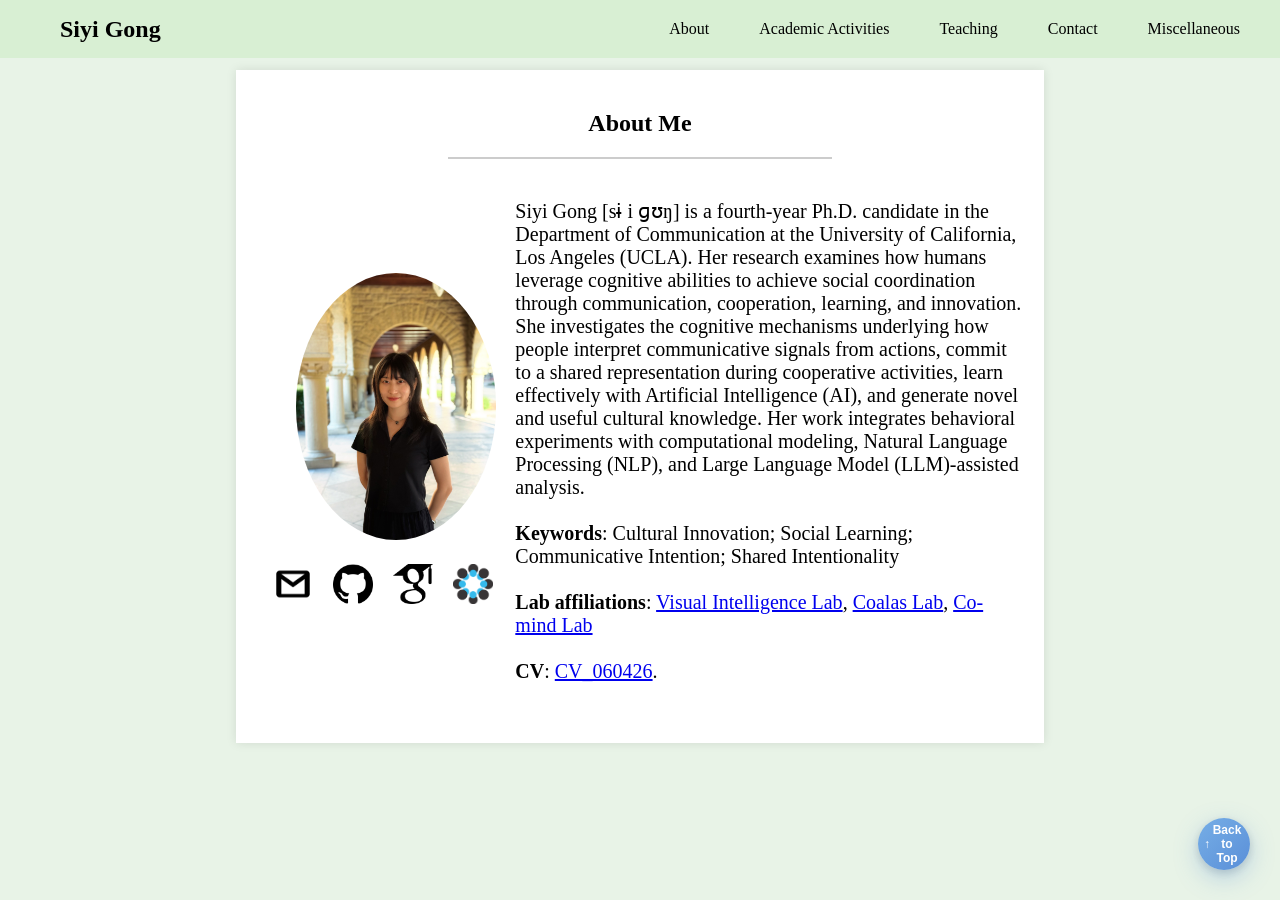
==== commit 1981a00c: "minor update" ====
--- a/index.html
+++ b/index.html
@@ -20,6 +20,13 @@
                     <img src="statics/profile_image.JPG" 
                     alt="Profile photo of a smiling woman with straight black hair and bangs, wearing a black outfit and standing in a well-lit corridor."
                     class="about-me-picture">
+                    
+                    <div class="about-me-icons">
+                            <a href="mailto:siyi.gong@ucla.edu"><img src="statics/logo/email_icon.png" alt="Icon 1" class="icon"></a>
+                            <a href="https://github.com/SiyiGong" target="_blank"><img src="statics/logo/github_icon.png" alt="Icon 2" class="icon"></a>
+                            <a href="https://scholar.google.com/citations?user=n8ZueRUAAAAJ&hl=en&oi=ao" target="_blank"><img src="statics/logo/google-scholar_icon.png" alt="Icon 3" class="icon"></a>
+                            <a href="https://osf.io/v2qdg/" target="_blank"><img src="statics/logo/osf_logo.png" alt="Icon 4" class="icon"></a>
+                    </div>
                 </div>
                 <div class="about-me-right">
                     <p>
@@ -28,11 +35,11 @@
                         She investigates the cognitive mechanisms underlying how people interpret communicative signals from actions, commit to a shared representation during cooperative activities, learn effectively with Artificial Intelligence (AI), and generate novel and useful cultural knowledge. 
                         Her work integrates behavioral experiments with computational modeling, Natural Language Processing (NLP), and Large Language Model (LLM)-assisted analysis.
                         <br><br>
+                        <b>Keywords</b>: Cultural Innovation; Social Learning; Communicative Intention; Shared Intentionality
+                        <br><br>
                         <b>Lab affiliations</b>: <a href="http://www.stat.ucla.edu/~taogao/index.html" target="_blank">Visual Intelligence Lab</a>, 
                         <a href="https://www.coalas-lab.com/" target="_blank">Coalas Lab</a>, 
                         <a href="https://co-mind.org/" target="_blank">Co-mind Lab</a>
-                        <br><br>
-                        <b>Keywords</b>: Cultural Innovation; Social Learning; Communicative Intention; Shared Intentionality
                         <br><br>
                         <b>CV</b>: <a href="statics/CV/CV_060426.pdf" target="_blank" class="download-btn">CV_060426</a>.
                     </p>
--- a/statics/style.css
+++ b/statics/style.css
@@ -119,6 +119,7 @@
     display: flex;
     justify-content: center;
     gap: 20px;
+    margin-top: 20px;
 }
 
 .icon {
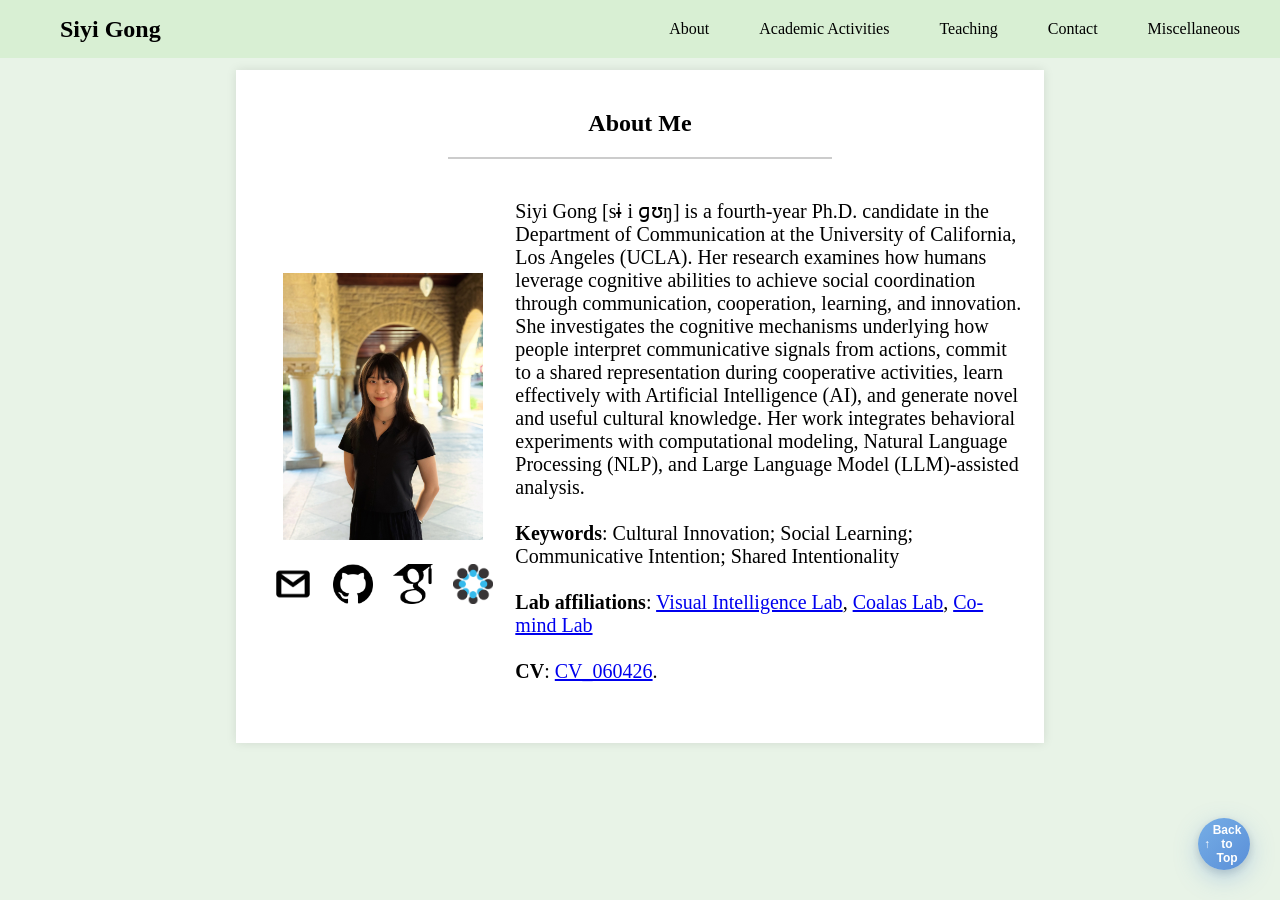
==== commit cfbed325: "adjust image position" ====
--- a/index.html
+++ b/index.html
@@ -22,10 +22,10 @@
                     class="about-me-picture">
                     
                     <div class="about-me-icons">
-                            <a href="mailto:siyi.gong@ucla.edu"><img src="statics/logo/email_icon.png" alt="Icon 1" class="icon"></a>
-                            <a href="https://github.com/SiyiGong" target="_blank"><img src="statics/logo/github_icon.png" alt="Icon 2" class="icon"></a>
-                            <a href="https://scholar.google.com/citations?user=n8ZueRUAAAAJ&hl=en&oi=ao" target="_blank"><img src="statics/logo/google-scholar_icon.png" alt="Icon 3" class="icon"></a>
-                            <a href="https://osf.io/v2qdg/" target="_blank"><img src="statics/logo/osf_logo.png" alt="Icon 4" class="icon"></a>
+                        <a href="mailto:siyi.gong@ucla.edu"><img src="statics/logo/email_icon.png" alt="Icon 1" class="icon"></a>
+                        <a href="https://github.com/SiyiGong" target="_blank"><img src="statics/logo/github_icon.png" alt="Icon 2" class="icon"></a>
+                        <a href="https://scholar.google.com/citations?user=n8ZueRUAAAAJ&hl=en&oi=ao" target="_blank"><img src="statics/logo/google-scholar_icon.png" alt="Icon 3" class="icon"></a>
+                        <a href="https://osf.io/v2qdg/" target="_blank"><img src="statics/logo/osf_logo.png" alt="Icon 4" class="icon"></a>
                     </div>
                 </div>
                 <div class="about-me-right">
--- a/statics/style.css
+++ b/statics/style.css
@@ -94,15 +94,14 @@
 
 .about-me-left {
     flex: 1;
-    text-align: left;
+    text-align: center;
 }
 
 .about-me-picture {
     width: 100%;
     height: auto;
     max-width: 200px;
-    border-radius: 50%;
-    margin-left: 40px;
+    border-radius: 0%;
 }
 
 .about-me-right {
